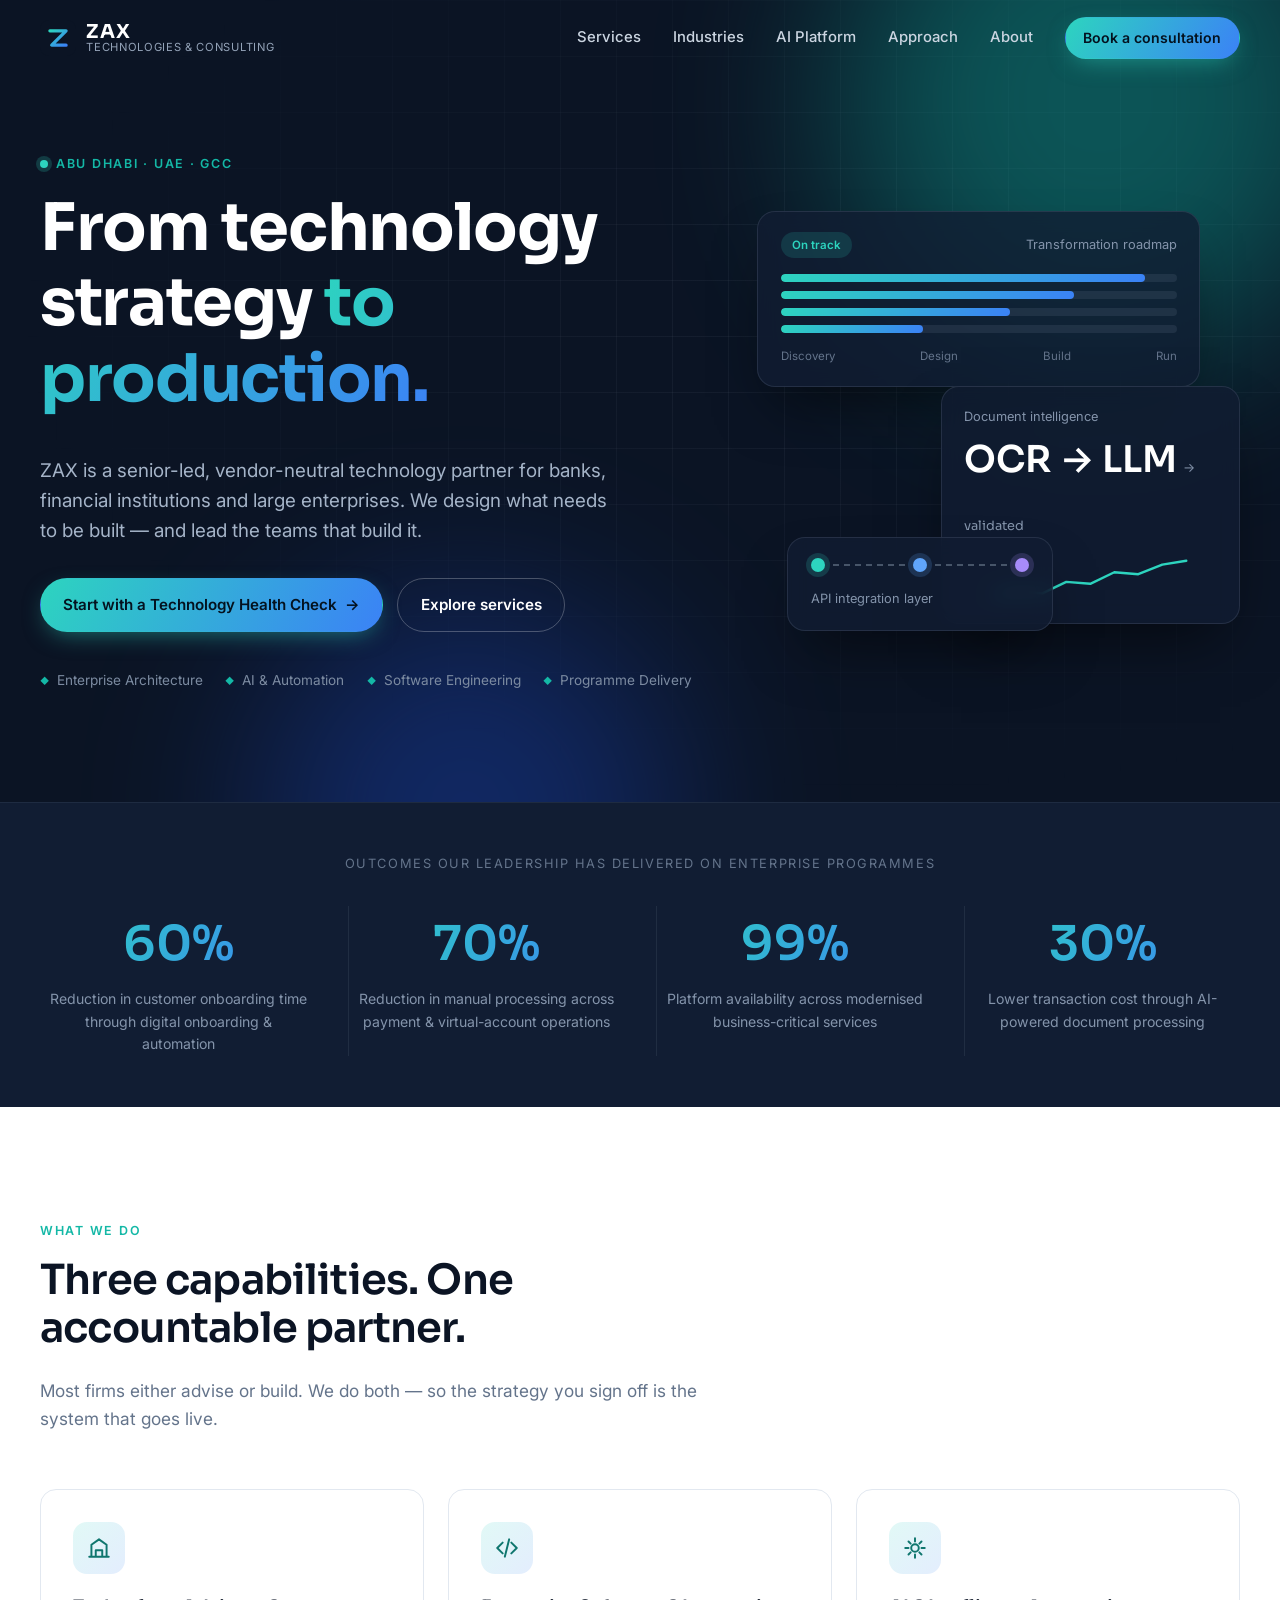
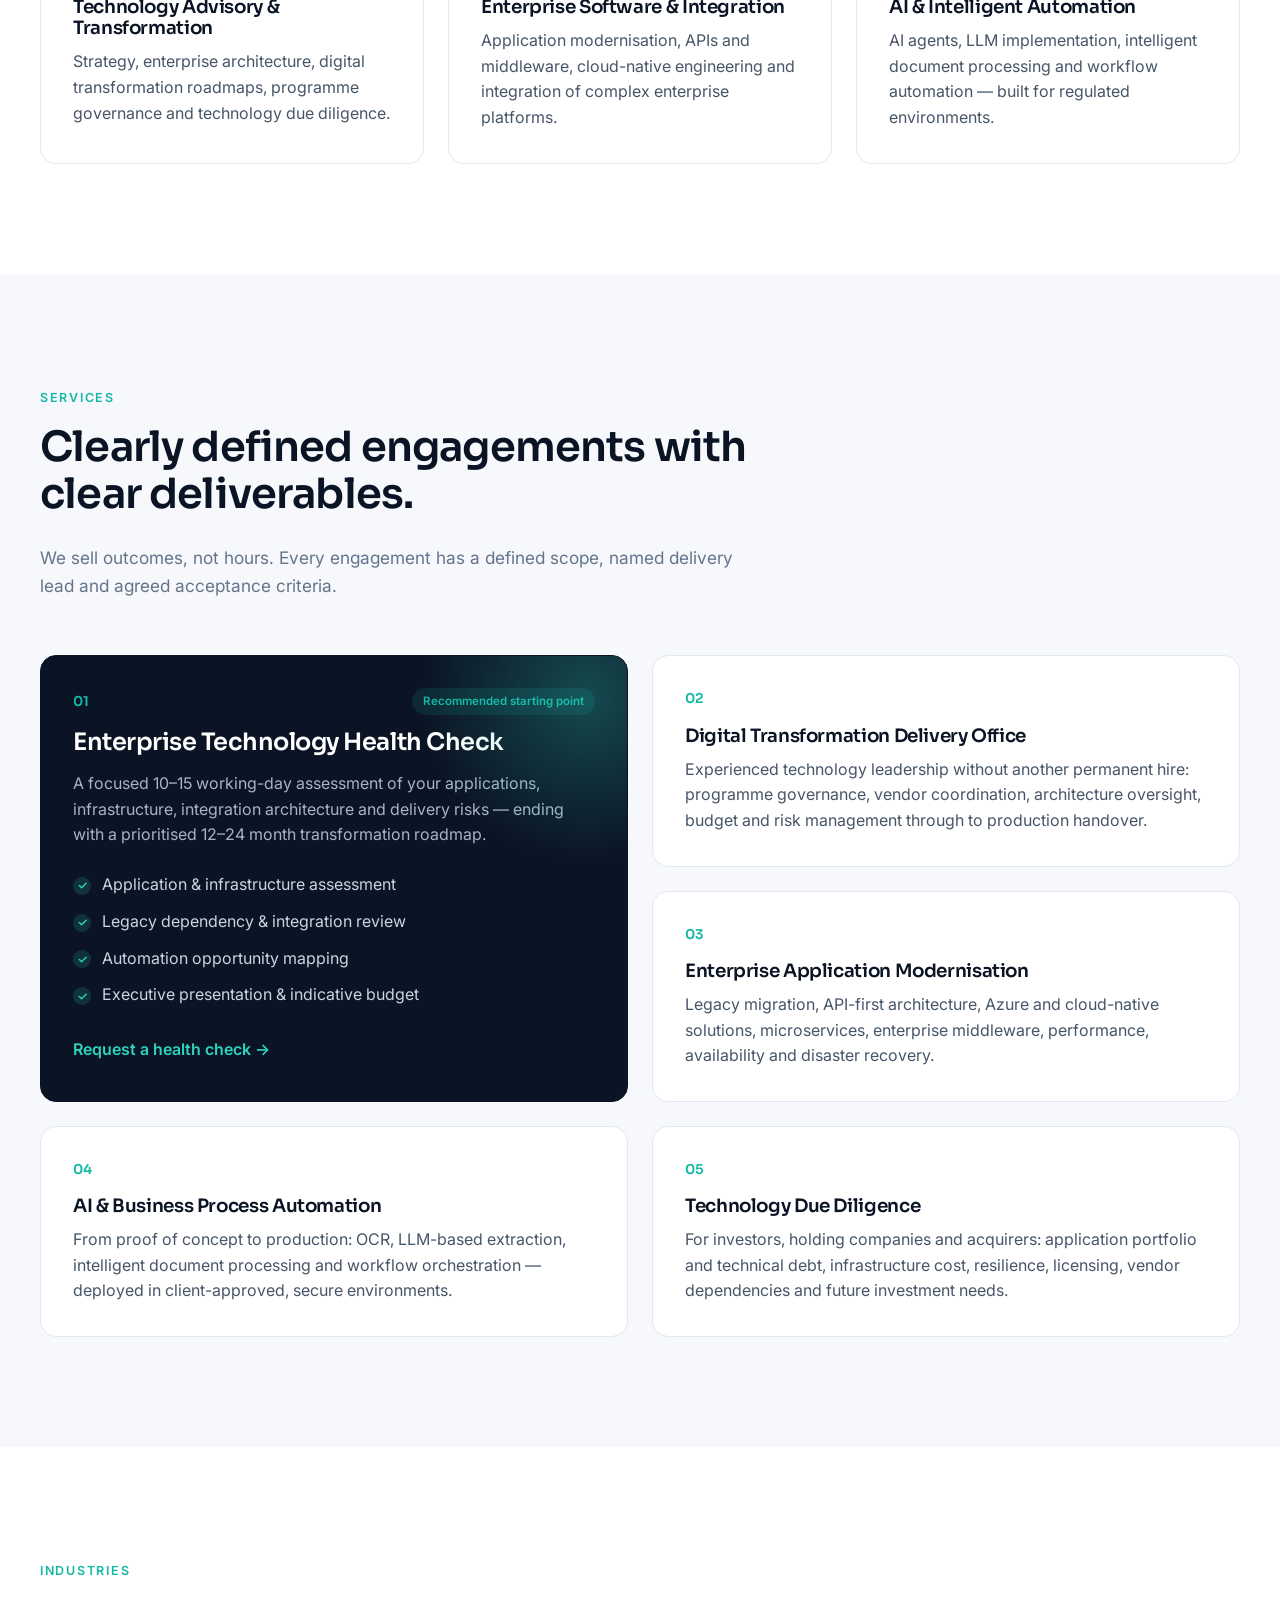
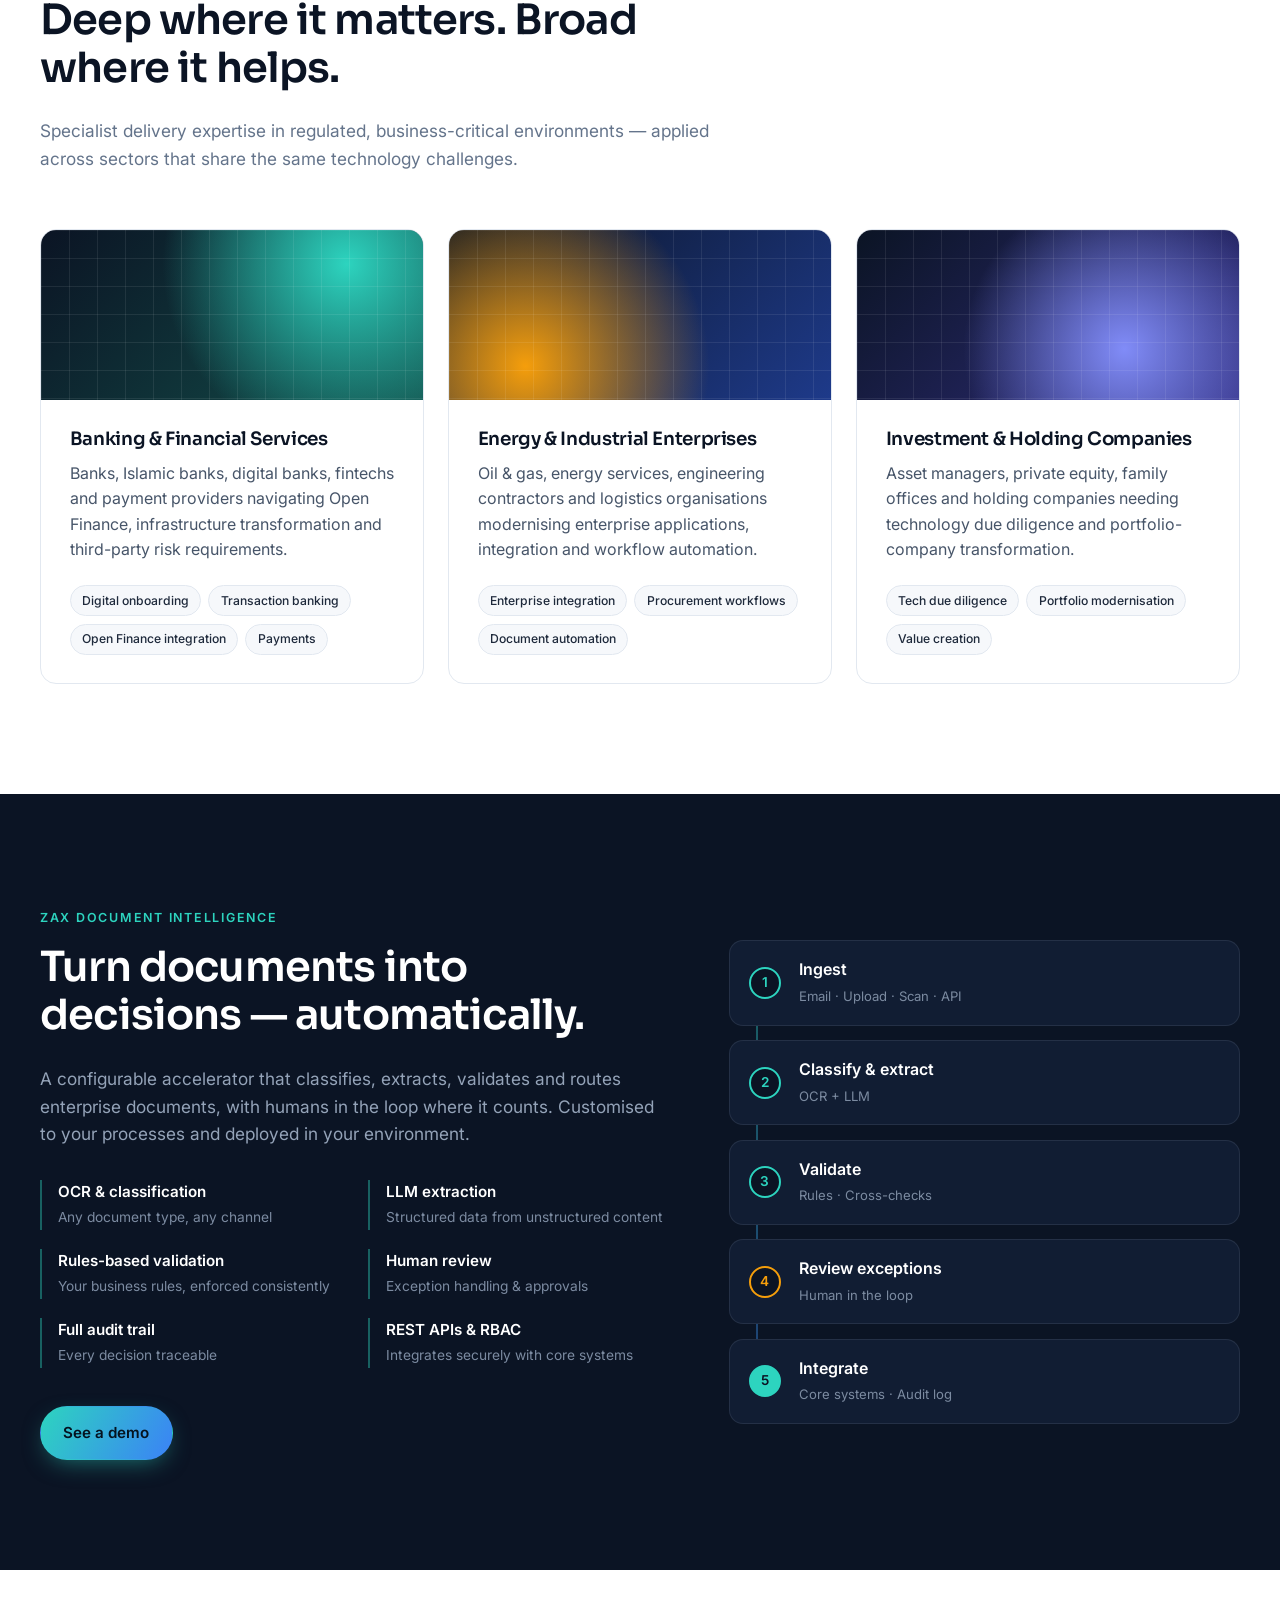
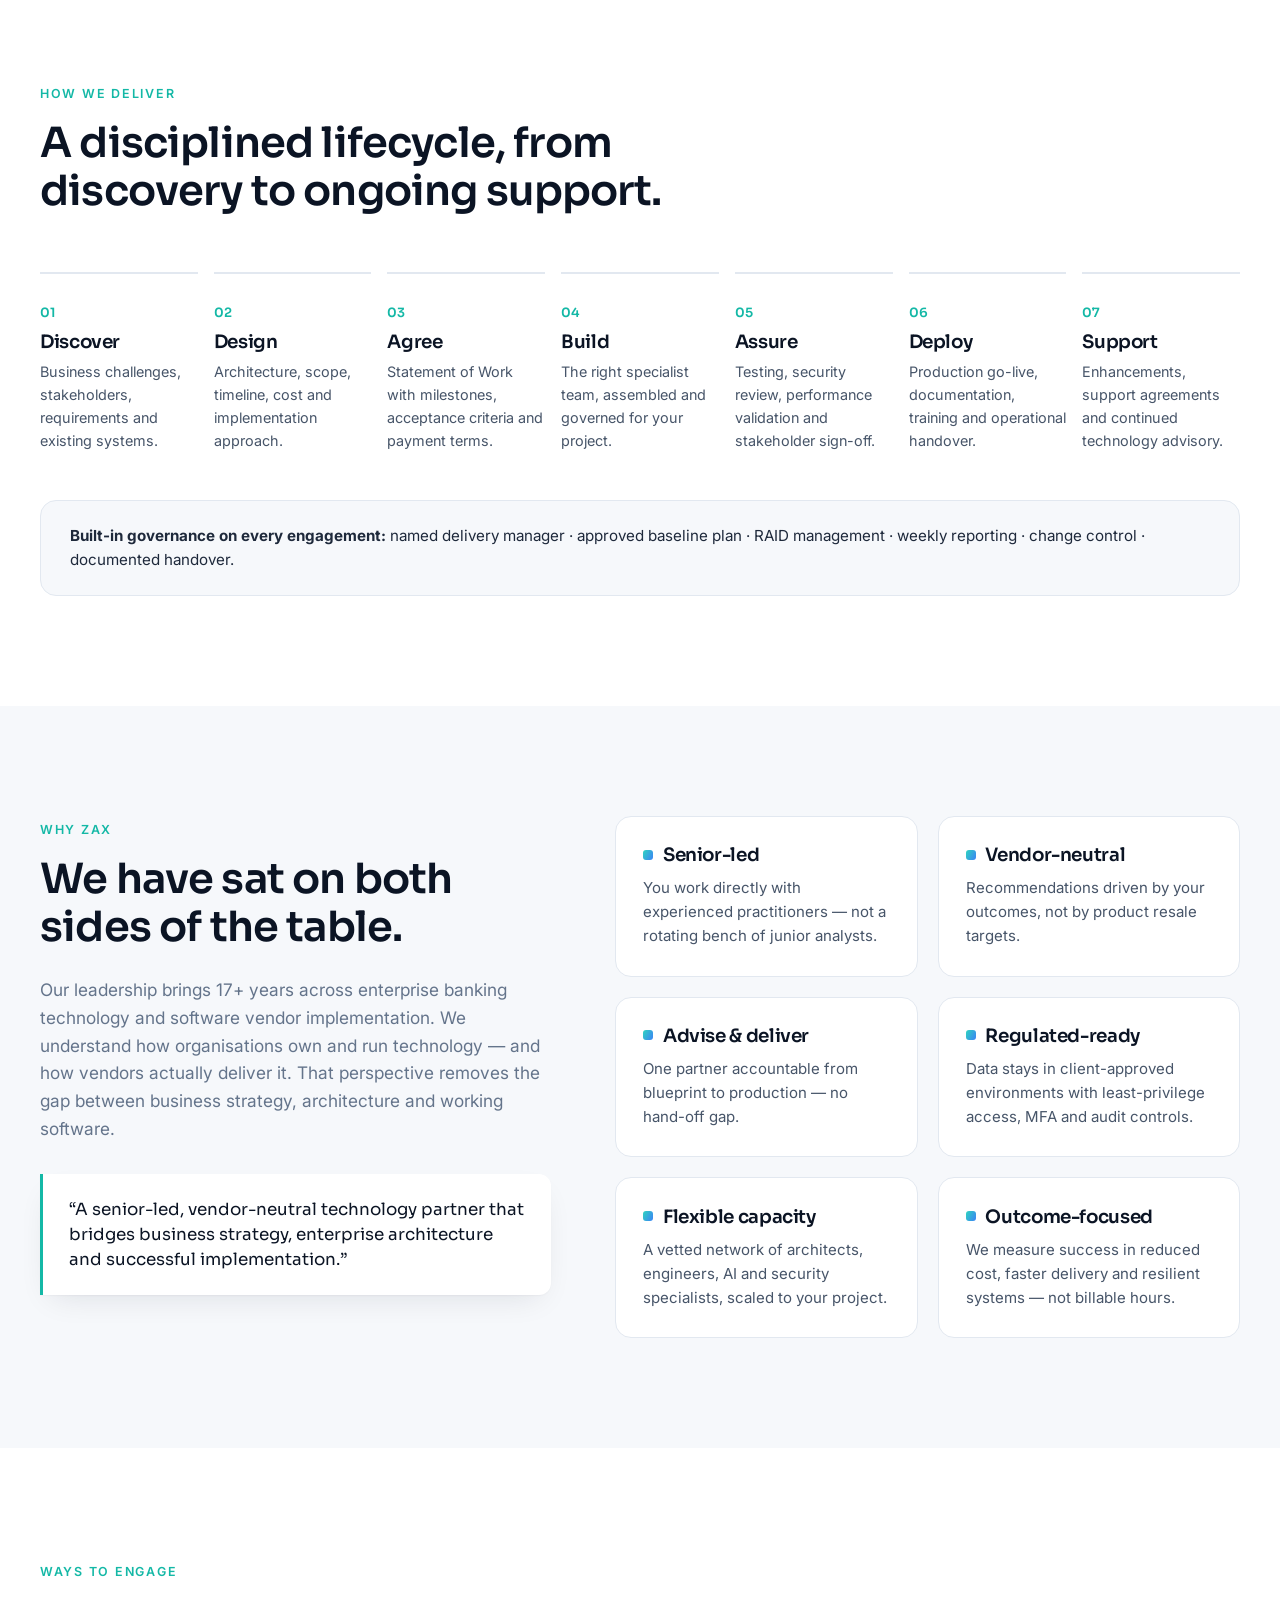
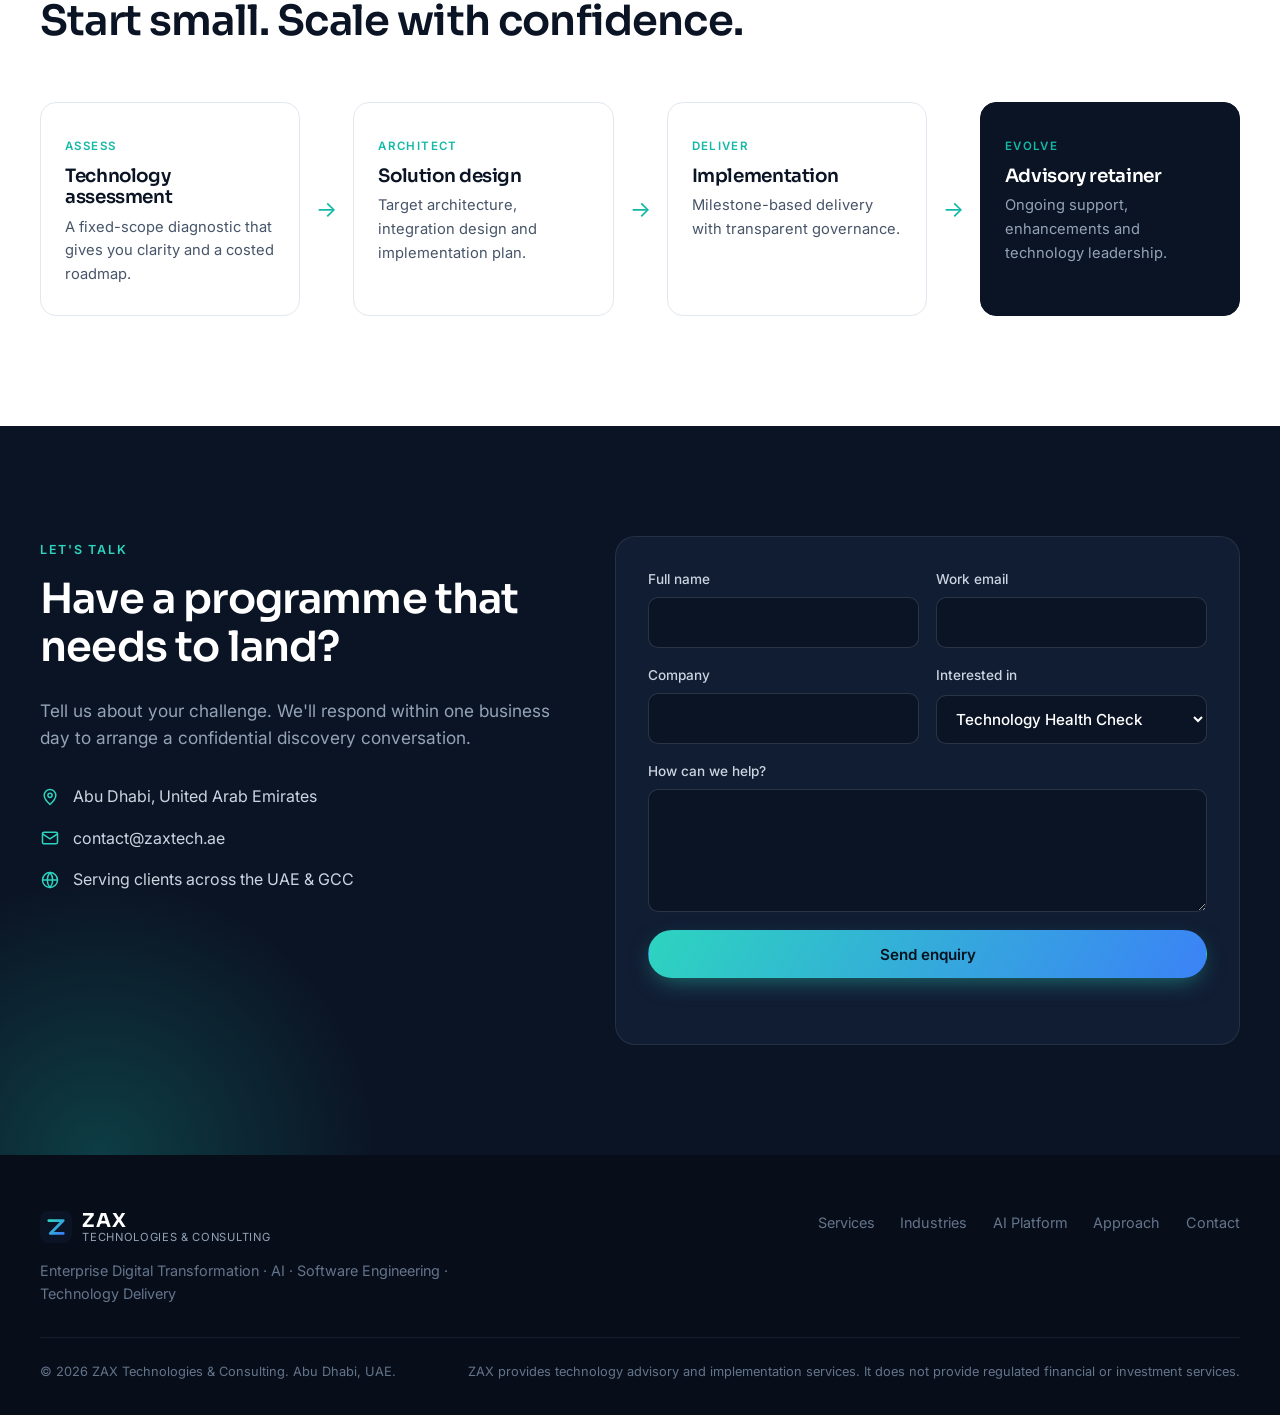
==== index.html @ c1744794 "Launch ZAX Technologies & Consulting website Co-Authored-By: Claude Opus 5.5 <noreply@anthropic.com>" ====
<!doctype html>
<html lang="en" class="no-js">
<head>
  <meta charset="utf-8">
  <meta name="viewport" content="width=device-width, initial-scale=1">
  <title>ZAX Technologies &amp; Consulting | Enterprise Technology Advisory, Abu Dhabi</title>
  <meta name="description" content="ZAX Technologies & Consulting is an Abu Dhabi–based, senior-led technology advisory and delivery firm helping banks, financial institutions and enterprises modernise critical systems, automate with AI and deliver complex transformation programmes.">
  <meta name="theme-color" content="#0b1424">
  <meta property="og:title" content="ZAX Technologies & Consulting">
  <meta property="og:description" content="Senior-led enterprise technology advisory, software engineering and AI automation — from strategy to production. Abu Dhabi · UAE · GCC.">
  <meta property="og:type" content="website">
  <link rel="icon" href="assets/favicon.svg" type="image/svg+xml">
  <link rel="preconnect" href="https://fonts.googleapis.com">
  <link rel="preconnect" href="https://fonts.gstatic.com" crossorigin>
  <link href="https://fonts.googleapis.com/css2?family=Inter:wght@400;500;600&family=Sora:wght@500;600;700&display=swap" rel="stylesheet">
  <link rel="stylesheet" href="styles.css">
  <script type="application/ld+json">
  {"@context":"https://schema.org","@type":"ProfessionalService","name":"ZAX Technologies & Consulting","description":"Enterprise technology advisory, software engineering, AI automation and programme delivery.","areaServed":["United Arab Emirates","GCC"],"address":{"@type":"PostalAddress","addressLocality":"Abu Dhabi","addressCountry":"AE"}}
  </script>
</head>
<body>
  <a class="skip" href="#main">Skip to content</a>

  <header class="nav" id="top">
    <div class="wrap nav__inner">
      <a href="#top" class="logo" aria-label="ZAX Technologies & Consulting — home">
        <img src="assets/logo.svg" alt="" width="36" height="36">
        <span class="logo__text"><strong>ZAX</strong><span>Technologies &amp; Consulting</span></span>
      </a>
      <button class="nav__toggle" aria-expanded="false" aria-controls="menu" aria-label="Toggle menu"><span></span><span></span></button>
      <nav id="menu" class="nav__menu" aria-label="Primary">
        <a href="#services">Services</a>
        <a href="#industries">Industries</a>
        <a href="#platform">AI Platform</a>
        <a href="#approach">Approach</a>
        <a href="#about">About</a>
        <a href="#contact" class="btn btn--sm btn--primary">Book a consultation</a>
      </nav>
    </div>
  </header>

  <main id="main">
    <!-- HERO -->
    <section class="hero">
      <div class="hero__bg" aria-hidden="true">
        <div class="hero__grid"></div>
        <div class="hero__glow hero__glow--a"></div>
        <div class="hero__glow hero__glow--b"></div>
      </div>
      <div class="wrap hero__inner">
        <div class="hero__copy">
          <p class="eyebrow"><span class="dot"></span> Abu Dhabi · UAE · GCC</p>
          <h1>From technology strategy <span class="grad">to production.</span></h1>
          <p class="lead">ZAX is a senior-led, vendor-neutral technology partner for banks, financial institutions and large enterprises. We design what needs to be built — and lead the teams that build it.</p>
          <div class="hero__cta">
            <a href="#contact" class="btn btn--primary">Start with a Technology Health Check <span aria-hidden="true">→</span></a>
            <a href="#services" class="btn btn--ghost">Explore services</a>
          </div>
          <ul class="hero__tags" aria-label="Capabilities">
            <li>Enterprise Architecture</li><li>AI &amp; Automation</li><li>Software Engineering</li><li>Programme Delivery</li>
          </ul>
        </div>
        <div class="hero__visual" aria-hidden="true">
          <div class="card-stack">
            <div class="fcard fcard--a">
              <div class="fcard__head"><span class="pill pill--ok">On track</span><span class="muted">Transformation roadmap</span></div>
              <div class="bars"><i style="--w:92%"></i><i style="--w:74%"></i><i style="--w:58%"></i><i style="--w:36%"></i></div>
              <div class="fcard__foot"><span>Discovery</span><span>Design</span><span>Build</span><span>Run</span></div>
            </div>
            <div class="fcard fcard--b">
              <p class="muted">Document intelligence</p>
              <p class="big">OCR → LLM<small>→ validated</small></p>
              <svg viewBox="0 0 200 50" class="spark"><polyline points="0,42 25,38 50,40 75,28 100,30 125,18 150,20 175,10 200,6" /></svg>
            </div>
            <div class="fcard fcard--c">
              <div class="node"></div><div class="line"></div><div class="node node--b"></div><div class="line"></div><div class="node node--c"></div>
              <p class="muted">API integration layer</p>
            </div>
          </div>
        </div>
      </div>
    </section>

    <!-- PROOF -->
    <section class="proof" aria-label="Delivery track record">
      <div class="wrap">
        <p class="proof__label">Outcomes our leadership has delivered on enterprise programmes</p>
        <div class="proof__grid">
          <div class="stat"><p class="stat__num" data-count="60">0<span>%</span></p><p>Reduction in customer onboarding time through digital onboarding &amp; automation</p></div>
          <div class="stat"><p class="stat__num" data-count="70">0<span>%</span></p><p>Reduction in manual processing across payment &amp; virtual-account operations</p></div>
          <div class="stat"><p class="stat__num" data-count="99">0<span>%</span></p><p>Platform availability across modernised business-critical services</p></div>
          <div class="stat"><p class="stat__num" data-count="30">0<span>%</span></p><p>Lower transaction cost through AI-powered document processing</p></div>
        </div>
      </div>
    </section>

    <!-- DIVISIONS -->
    <section class="section" id="what-we-do">
      <div class="wrap">
        <div class="section__head reveal">
          <p class="eyebrow">What we do</p>
          <h2>Three capabilities. One accountable partner.</h2>
          <p class="sub">Most firms either advise or build. We do both — so the strategy you sign off is the system that goes live.</p>
        </div>
        <div class="divisions">
          <article class="division reveal">
            <span class="division__ico"><svg viewBox="0 0 24 24"><path d="M3 20h18M5 20V9l7-5 7 5v11M9 20v-6h6v6"/></svg></span>
            <h3>Technology Advisory &amp; Transformation</h3>
            <p>Strategy, enterprise architecture, digital transformation roadmaps, programme governance and technology due diligence.</p>
          </article>
          <article class="division reveal">
            <span class="division__ico"><svg viewBox="0 0 24 24"><path d="M8 7l-5 5 5 5M16 7l5 5-5 5M14 4l-4 16"/></svg></span>
            <h3>Enterprise Software &amp; Integration</h3>
            <p>Application modernisation, APIs and middleware, cloud-native engineering and integration of complex enterprise platforms.</p>
          </article>
          <article class="division reveal">
            <span class="division__ico"><svg viewBox="0 0 24 24"><path d="M12 3v3M12 18v3M3 12h3M18 12h3M6 6l2 2M16 16l2 2M6 18l2-2M16 8l2-2"/><circle cx="12" cy="12" r="3.5"/></svg></span>
            <h3>AI &amp; Intelligent Automation</h3>
            <p>AI agents, LLM implementation, intelligent document processing and workflow automation — built for regulated environments.</p>
          </article>
        </div>
      </div>
    </section>

    <!-- SERVICES -->
    <section class="section section--alt" id="services">
      <div class="wrap">
        <div class="section__head reveal">
          <p class="eyebrow">Services</p>
          <h2>Clearly defined engagements with clear deliverables.</h2>
          <p class="sub">We sell outcomes, not hours. Every engagement has a defined scope, named delivery lead and agreed acceptance criteria.</p>
        </div>

        <div class="services">
          <article class="svc svc--feature reveal">
            <div class="svc__top"><span class="svc__num">01</span><span class="pill">Recommended starting point</span></div>
            <h3>Enterprise Technology Health Check</h3>
            <p>A focused 10–15 working-day assessment of your applications, infrastructure, integration architecture and delivery risks — ending with a prioritised 12–24 month transformation roadmap.</p>
            <ul class="ticks">
              <li>Application &amp; infrastructure assessment</li>
              <li>Legacy dependency &amp; integration review</li>
              <li>Automation opportunity mapping</li>
              <li>Executive presentation &amp; indicative budget</li>
            </ul>
            <a href="#contact" class="link">Request a health check →</a>
          </article>

          <article class="svc reveal">
            <span class="svc__num">02</span>
            <h3>Digital Transformation Delivery Office</h3>
            <p>Experienced technology leadership without another permanent hire: programme governance, vendor coordination, architecture oversight, budget and risk management through to production handover.</p>
          </article>

          <article class="svc reveal">
            <span class="svc__num">03</span>
            <h3>Enterprise Application Modernisation</h3>
            <p>Legacy migration, API-first architecture, Azure and cloud-native solutions, microservices, enterprise middleware, performance, availability and disaster recovery.</p>
          </article>

          <article class="svc reveal">
            <span class="svc__num">04</span>
            <h3>AI &amp; Business Process Automation</h3>
            <p>From proof of concept to production: OCR, LLM-based extraction, intelligent document processing and workflow orchestration — deployed in client-approved, secure environments.</p>
          </article>

          <article class="svc reveal">
            <span class="svc__num">05</span>
            <h3>Technology Due Diligence</h3>
            <p>For investors, holding companies and acquirers: application portfolio and technical debt, infrastructure cost, resilience, licensing, vendor dependencies and future investment needs.</p>
          </article>
        </div>
      </div>
    </section>

    <!-- INDUSTRIES -->
    <section class="section" id="industries">
      <div class="wrap">
        <div class="section__head reveal">
          <p class="eyebrow">Industries</p>
          <h2>Deep where it matters. Broad where it helps.</h2>
          <p class="sub">Specialist delivery expertise in regulated, business-critical environments — applied across sectors that share the same technology challenges.</p>
        </div>
        <div class="industries">
          <article class="ind reveal">
            <div class="ind__img ind__img--bank" aria-hidden="true"></div>
            <div class="ind__body">
              <h3>Banking &amp; Financial Services</h3>
              <p>Banks, Islamic banks, digital banks, fintechs and payment providers navigating Open Finance, infrastructure transformation and third-party risk requirements.</p>
              <ul class="chips"><li>Digital onboarding</li><li>Transaction banking</li><li>Open Finance integration</li><li>Payments</li></ul>
            </div>
          </article>
          <article class="ind reveal">
            <div class="ind__img ind__img--energy" aria-hidden="true"></div>
            <div class="ind__body">
              <h3>Energy &amp; Industrial Enterprises</h3>
              <p>Oil &amp; gas, energy services, engineering contractors and logistics organisations modernising enterprise applications, integration and workflow automation.</p>
              <ul class="chips"><li>Enterprise integration</li><li>Procurement workflows</li><li>Document automation</li></ul>
            </div>
          </article>
          <article class="ind reveal">
            <div class="ind__img ind__img--invest" aria-hidden="true"></div>
            <div class="ind__body">
              <h3>Investment &amp; Holding Companies</h3>
              <p>Asset managers, private equity, family offices and holding companies needing technology due diligence and portfolio-company transformation.</p>
              <ul class="chips"><li>Tech due diligence</li><li>Portfolio modernisation</li><li>Value creation</li></ul>
            </div>
          </article>
        </div>
      </div>
    </section>

    <!-- PLATFORM -->
    <section class="section section--dark" id="platform">
      <div class="wrap platform">
        <div class="platform__copy reveal">
          <p class="eyebrow eyebrow--light">ZAX Document Intelligence</p>
          <h2>Turn documents into decisions — automatically.</h2>
          <p class="sub sub--light">A configurable accelerator that classifies, extracts, validates and routes enterprise documents, with humans in the loop where it counts. Customised to your processes and deployed in your environment.</p>
          <ul class="features">
            <li><strong>OCR &amp; classification</strong><span>Any document type, any channel</span></li>
            <li><strong>LLM extraction</strong><span>Structured data from unstructured content</span></li>
            <li><strong>Rules-based validation</strong><span>Your business rules, enforced consistently</span></li>
            <li><strong>Human review</strong><span>Exception handling &amp; approvals</span></li>
            <li><strong>Full audit trail</strong><span>Every decision traceable</span></li>
            <li><strong>REST APIs &amp; RBAC</strong><span>Integrates securely with core systems</span></li>
          </ul>
          <a href="#contact" class="btn btn--primary">See a demo</a>
        </div>
        <div class="pipeline reveal" aria-hidden="true">
          <div class="pipe"><span class="pipe__n">1</span><div><b>Ingest</b><small>Email · Upload · Scan · API</small></div></div>
          <div class="pipe"><span class="pipe__n">2</span><div><b>Classify &amp; extract</b><small>OCR + LLM</small></div></div>
          <div class="pipe"><span class="pipe__n">3</span><div><b>Validate</b><small>Rules · Cross-checks</small></div></div>
          <div class="pipe pipe--warn"><span class="pipe__n">4</span><div><b>Review exceptions</b><small>Human in the loop</small></div></div>
          <div class="pipe pipe--ok"><span class="pipe__n">5</span><div><b>Integrate</b><small>Core systems · Audit log</small></div></div>
        </div>
      </div>
    </section>

    <!-- APPROACH -->
    <section class="section" id="approach">
      <div class="wrap">
        <div class="section__head reveal">
          <p class="eyebrow">How we deliver</p>
          <h2>A disciplined lifecycle, from discovery to ongoing support.</h2>
        </div>
        <ol class="steps">
          <li class="reveal"><span>01</span><h3>Discover</h3><p>Business challenges, stakeholders, requirements and existing systems.</p></li>
          <li class="reveal"><span>02</span><h3>Design</h3><p>Architecture, scope, timeline, cost and implementation approach.</p></li>
          <li class="reveal"><span>03</span><h3>Agree</h3><p>Statement of Work with milestones, acceptance criteria and payment terms.</p></li>
          <li class="reveal"><span>04</span><h3>Build</h3><p>The right specialist team, assembled and governed for your project.</p></li>
          <li class="reveal"><span>05</span><h3>Assure</h3><p>Testing, security review, performance validation and stakeholder sign-off.</p></li>
          <li class="reveal"><span>06</span><h3>Deploy</h3><p>Production go-live, documentation, training and operational handover.</p></li>
          <li class="reveal"><span>07</span><h3>Support</h3><p>Enhancements, support agreements and continued technology advisory.</p></li>
        </ol>
        <div class="governance reveal">
          <p><strong>Built-in governance on every engagement:</strong> named delivery manager · approved baseline plan · RAID management · weekly reporting · change control · documented handover.</p>
        </div>
      </div>
    </section>

    <!-- WHY -->
    <section class="section section--alt" id="about">
      <div class="wrap why">
        <div class="why__copy reveal">
          <p class="eyebrow">Why ZAX</p>
          <h2>We have sat on both sides of the table.</h2>
          <p class="sub">Our leadership brings 17+ years across enterprise banking technology and software vendor implementation. We understand how organisations own and run technology — and how vendors actually deliver it. That perspective removes the gap between business strategy, architecture and working software.</p>
          <blockquote>“A senior-led, vendor-neutral technology partner that bridges business strategy, enterprise architecture and successful implementation.”</blockquote>
        </div>
        <div class="why__grid">
          <div class="why__item reveal"><h3>Senior-led</h3><p>You work directly with experienced practitioners — not a rotating bench of junior analysts.</p></div>
          <div class="why__item reveal"><h3>Vendor-neutral</h3><p>Recommendations driven by your outcomes, not by product resale targets.</p></div>
          <div class="why__item reveal"><h3>Advise &amp; deliver</h3><p>One partner accountable from blueprint to production — no hand-off gap.</p></div>
          <div class="why__item reveal"><h3>Regulated-ready</h3><p>Data stays in client-approved environments with least-privilege access, MFA and audit controls.</p></div>
          <div class="why__item reveal"><h3>Flexible capacity</h3><p>A vetted network of architects, engineers, AI and security specialists, scaled to your project.</p></div>
          <div class="why__item reveal"><h3>Outcome-focused</h3><p>We measure success in reduced cost, faster delivery and resilient systems — not billable hours.</p></div>
        </div>
      </div>
    </section>

    <!-- ENGAGEMENT -->
    <section class="section">
      <div class="wrap">
        <div class="section__head reveal">
          <p class="eyebrow">Ways to engage</p>
          <h2>Start small. Scale with confidence.</h2>
        </div>
        <div class="journey">
          <div class="journey__step reveal"><span class="journey__k">Assess</span><h3>Technology assessment</h3><p>A fixed-scope diagnostic that gives you clarity and a costed roadmap.</p></div>
          <div class="journey__arrow" aria-hidden="true">→</div>
          <div class="journey__step reveal"><span class="journey__k">Architect</span><h3>Solution design</h3><p>Target architecture, integration design and implementation plan.</p></div>
          <div class="journey__arrow" aria-hidden="true">→</div>
          <div class="journey__step reveal"><span class="journey__k">Deliver</span><h3>Implementation</h3><p>Milestone-based delivery with transparent governance.</p></div>
          <div class="journey__arrow" aria-hidden="true">→</div>
          <div class="journey__step reveal"><span class="journey__k">Evolve</span><h3>Advisory retainer</h3><p>Ongoing support, enhancements and technology leadership.</p></div>
        </div>
      </div>
    </section>

    <!-- CONTACT -->
    <section class="section section--dark contact" id="contact">
      <div class="wrap contact__inner">
        <div class="contact__copy reveal">
          <p class="eyebrow eyebrow--light">Let's talk</p>
          <h2>Have a programme that needs to land?</h2>
          <p class="sub sub--light">Tell us about your challenge. We'll respond within one business day to arrange a confidential discovery conversation.</p>
          <ul class="contact__list">
            <li><svg viewBox="0 0 24 24"><path d="M12 21s-7-6.2-7-11a7 7 0 1114 0c0 4.8-7 11-7 11z"/><circle cx="12" cy="10" r="2.5"/></svg>Abu Dhabi, United Arab Emirates</li>
            <li><svg viewBox="0 0 24 24"><rect x="3" y="5" width="18" height="14" rx="2"/><path d="M3 7l9 6 9-6"/></svg><a class="js-email" href="#">contact@zaxtech.ae</a></li>
            <li><svg viewBox="0 0 24 24"><circle cx="12" cy="12" r="9"/><path d="M3 12h18M12 3a14 14 0 010 18M12 3a14 14 0 000 18"/></svg>Serving clients across the UAE &amp; GCC</li>
          </ul>
        </div>
        <form class="form reveal" id="contact-form" novalidate>
          <div class="form__row">
            <label>Full name<input name="name" required autocomplete="name"></label>
            <label>Work email<input name="email" type="email" required autocomplete="email"></label>
          </div>
          <div class="form__row">
            <label>Company<input name="company" autocomplete="organization"></label>
            <label>Interested in
              <select name="interest">
                <option>Technology Health Check</option>
                <option>Transformation Delivery Office</option>
                <option>Application Modernisation</option>
                <option>AI &amp; Process Automation</option>
                <option>Technology Due Diligence</option>
                <option>Something else</option>
              </select>
            </label>
          </div>
          <label>How can we help?<textarea name="message" rows="4" required></textarea></label>
          <button class="btn btn--primary btn--full" type="submit">Send enquiry</button>
          <p class="form__note" role="status" aria-live="polite"></p>
        </form>
      </div>
    </section>
  </main>

  <footer class="footer">
    <div class="wrap footer__inner">
      <div>
        <a href="#top" class="logo logo--light"><img src="assets/logo.svg" alt="" width="32" height="32"><span class="logo__text"><strong>ZAX</strong><span>Technologies &amp; Consulting</span></span></a>
        <p class="footer__tag">Enterprise Digital Transformation · AI · Software Engineering · Technology Delivery</p>
      </div>
      <nav class="footer__links" aria-label="Footer">
        <a href="#services">Services</a><a href="#industries">Industries</a><a href="#platform">AI Platform</a><a href="#approach">Approach</a><a href="#contact">Contact</a>
      </nav>
    </div>
    <div class="wrap footer__legal">
      <p>© <span id="year"></span> ZAX Technologies &amp; Consulting. Abu Dhabi, UAE.</p>
      <p>ZAX provides technology advisory and implementation services. It does not provide regulated financial or investment services.</p>
    </div>
  </footer>

  <script src="script.js" defer></script>
</body>
</html>
---- styles.css ----
:root {
  --ink: #0b1424;
  --ink-2: #1e293b;
  --body: #475569;
  --muted: #64748b;
  --line: #e2e8f0;
  --bg: #ffffff;
  --bg-alt: #f6f8fb;
  --dark: #0b1424;
  --dark-2: #111d33;
  --teal: #14b8a6;
  --teal-2: #2dd4bf;
  --blue: #3b82f6;
  --grad: linear-gradient(120deg, var(--teal-2), var(--blue));
  --radius: 16px;
  --shadow: 0 1px 2px rgba(15, 23, 42, .04), 0 12px 32px -12px rgba(15, 23, 42, .12);
  --font: "Inter", system-ui, -apple-system, Segoe UI, Roboto, sans-serif;
  --display: "Sora", var(--font);
}

*, *::before, *::after { box-sizing: border-box; }
html { scroll-behavior: smooth; scroll-padding-top: 80px; }
body { margin: 0; font-family: var(--font); color: var(--body); background: var(--bg); line-height: 1.6; -webkit-font-smoothing: antialiased; overflow-x: hidden; }
img, svg { display: block; max-width: 100%; }
a { color: inherit; text-decoration: none; }
h1, h2, h3 { font-family: var(--display); color: var(--ink); line-height: 1.15; margin: 0 0 .6em; letter-spacing: -.02em; }
h1 { font-size: clamp(2.4rem, 5.4vw, 4.1rem); font-weight: 700; }
h2 { font-size: clamp(1.8rem, 3.4vw, 2.6rem); font-weight: 600; }
h3 { font-size: 1.15rem; font-weight: 600; }
p { margin: 0 0 1em; }

.wrap { width: min(1200px, 100% - 2.5rem); margin-inline: auto; }
.skip { position: absolute; left: -9999px; }
.skip:focus { left: 1rem; top: 1rem; z-index: 100; background: #fff; padding: .5rem 1rem; border-radius: 8px; }
:focus-visible { outline: 2px solid var(--teal); outline-offset: 3px; border-radius: 4px; }

/* Buttons */
.btn { display: inline-flex; align-items: center; justify-content: center; gap: .5rem; padding: .85rem 1.4rem; border-radius: 999px; font-weight: 600; font-size: .95rem; border: 1px solid transparent; cursor: pointer; transition: transform .2s, box-shadow .2s, background .2s; font-family: inherit; }
.btn--primary { background: var(--grad); color: #04121f; box-shadow: 0 8px 24px -8px rgba(45, 212, 191, .55); }
.btn--primary:hover { transform: translateY(-2px); box-shadow: 0 14px 30px -10px rgba(59, 130, 246, .6); }
.btn--ghost { border-color: rgba(255,255,255,.25); color: #fff; }
.btn--ghost:hover { background: rgba(255,255,255,.08); }
.btn--sm { padding: .55rem 1.1rem; font-size: .88rem; }
.btn--full { width: 100%; }
.link { color: var(--teal); font-weight: 600; }
.link:hover { text-decoration: underline; }

/* Nav */
.nav { position: fixed; inset: 0 0 auto; z-index: 50; transition: background .3s, box-shadow .3s; }
.nav.is-scrolled { background: rgba(11, 20, 36, .88); backdrop-filter: blur(14px); box-shadow: 0 1px 0 rgba(255,255,255,.06); }
.nav__inner { display: flex; align-items: center; justify-content: space-between; height: 76px; }
.logo { display: flex; align-items: center; gap: .65rem; color: #fff; }
.logo__text { display: flex; flex-direction: column; line-height: 1.05; }
.logo__text strong { font-family: var(--display); font-size: 1.2rem; letter-spacing: .08em; }
.logo__text span { font-size: .7rem; letter-spacing: .06em; color: #94a3b8; text-transform: uppercase; }
.nav__menu { display: flex; align-items: center; gap: 2rem; }
.nav__menu a:not(.btn) { color: #cbd5e1; font-size: .93rem; font-weight: 500; transition: color .2s; }
.nav__menu a:not(.btn):hover { color: #fff; }
.nav__toggle { display: none; background: none; border: 0; width: 40px; height: 40px; cursor: pointer; position: relative; }
.nav__toggle span { position: absolute; left: 9px; right: 9px; height: 2px; background: #fff; transition: transform .25s, top .25s; }
.nav__toggle span:first-child { top: 15px; }
.nav__toggle span:last-child { top: 23px; }
.nav__toggle[aria-expanded="true"] span:first-child { top: 19px; transform: rotate(45deg); }
.nav__toggle[aria-expanded="true"] span:last-child { top: 19px; transform: rotate(-45deg); }

/* Eyebrow */
.eyebrow { display: inline-flex; align-items: center; gap: .5rem; font-size: .78rem; font-weight: 600; letter-spacing: .14em; text-transform: uppercase; color: var(--teal); margin-bottom: 1rem; }
.eyebrow--light { color: var(--teal-2); }
.dot { width: 8px; height: 8px; border-radius: 50%; background: var(--teal-2); box-shadow: 0 0 0 4px rgba(45,212,191,.2); }
.grad { background: var(--grad); -webkit-background-clip: text; background-clip: text; color: transparent; }

/* Hero */
.hero { position: relative; background: var(--dark); color: #cbd5e1; padding: 150px 0 110px; overflow: hidden; }
.hero h1 { color: #fff; }
.hero__bg { position: absolute; inset: 0; pointer-events: none; }
.hero__grid { position: absolute; inset: 0; background-image: linear-gradient(rgba(148,163,184,.07) 1px, transparent 1px), linear-gradient(90deg, rgba(148,163,184,.07) 1px, transparent 1px); background-size: 56px 56px; mask-image: radial-gradient(ellipse at 70% 40%, #000 20%, transparent 70%); }
.hero__glow { position: absolute; border-radius: 50%; filter: blur(90px); opacity: .5; }
.hero__glow--a { width: 520px; height: 520px; background: #0d9488; top: -160px; right: -80px; }
.hero__glow--b { width: 420px; height: 420px; background: #1d4ed8; bottom: -220px; left: 20%; opacity: .35; }
.hero__inner { position: relative; display: grid; grid-template-columns: 1.15fr .85fr; gap: 4rem; align-items: center; }
.lead { font-size: 1.18rem; color: #a5b4c8; max-width: 36rem; margin-bottom: 2rem; }
.hero__cta { display: flex; flex-wrap: wrap; gap: .9rem; margin-bottom: 2.4rem; }
.hero__tags { list-style: none; padding: 0; margin: 0; display: flex; flex-wrap: wrap; gap: .5rem 1.4rem; font-size: .85rem; color: #7c8ba1; }
.hero__tags li::before { content: "◆"; color: var(--teal); font-size: .55rem; margin-right: .5rem; vertical-align: middle; }

.card-stack { position: relative; height: 420px; }
.fcard { position: absolute; background: rgba(17, 29, 51, .78); border: 1px solid rgba(148,163,184,.16); border-radius: 18px; padding: 1.25rem 1.4rem; backdrop-filter: blur(10px); box-shadow: 0 30px 60px -20px rgba(0,0,0,.6); animation: float 7s ease-in-out infinite; }
.fcard .muted { color: #8494ab; font-size: .8rem; margin: 0; }
.fcard--a { top: 0; left: 0; right: 40px; }
.fcard--b { top: 175px; right: 0; width: 62%; animation-delay: -2s; }
.fcard--c { bottom: 0; left: 30px; width: 55%; display: flex; flex-wrap: wrap; align-items: center; gap: .5rem; animation-delay: -4s; }
.fcard__head { display: flex; justify-content: space-between; align-items: center; margin-bottom: 1rem; }
.bars { display: grid; gap: .55rem; }
.bars i { display: block; height: 8px; border-radius: 6px; background: rgba(148,163,184,.12); position: relative; overflow: hidden; }
.bars i::after { content: ""; position: absolute; inset: 0; width: var(--w); background: var(--grad); border-radius: inherit; }
.fcard__foot { display: flex; justify-content: space-between; font-size: .72rem; color: #64748b; margin-top: .9rem; }
.big { font-family: var(--display); font-size: 2.3rem; color: #fff; font-weight: 600; margin: .2rem 0 0; }
.big small { font-size: .8rem; color: #8494ab; font-weight: 400; margin-left: .35rem; }
.spark { width: 100%; height: 48px; margin-top: .4rem; }
.spark polyline { fill: none; stroke: var(--teal-2); stroke-width: 2.5; stroke-linecap: round; stroke-linejoin: round; }
.node { width: 14px; height: 14px; border-radius: 50%; background: var(--teal-2); box-shadow: 0 0 0 5px rgba(45,212,191,.18); }
.node--b { background: #60a5fa; box-shadow: 0 0 0 5px rgba(96,165,250,.18); }
.node--c { background: #a78bfa; box-shadow: 0 0 0 5px rgba(167,139,250,.18); }
.line { flex: 1; height: 2px; background: repeating-linear-gradient(90deg, #475569 0 6px, transparent 6px 11px); }
.fcard--c .muted { width: 100%; margin-top: .6rem; }
@keyframes float { 0%, 100% { transform: translateY(0); } 50% { transform: translateY(-10px); } }

.pill { display: inline-block; padding: .25rem .7rem; border-radius: 999px; font-size: .72rem; font-weight: 600; background: rgba(20,184,166,.12); color: var(--teal); }
.pill--ok { background: rgba(45,212,191,.15); color: var(--teal-2); }

/* Proof */
.proof { background: var(--dark-2); border-top: 1px solid rgba(148,163,184,.1); padding: 3.2rem 0; }
.proof__label { text-align: center; font-size: .8rem; letter-spacing: .12em; text-transform: uppercase; color: #64748b; margin-bottom: 2rem; }
.proof__grid { display: grid; grid-template-columns: repeat(4, 1fr); gap: 2rem; }
.stat { text-align: center; padding: 0 .5rem; border-left: 1px solid rgba(148,163,184,.12); }
.stat:first-child { border-left: 0; }
.stat__num { font-family: var(--display); font-size: clamp(2.2rem, 4vw, 3rem); font-weight: 600; margin: 0 0 .3rem; background: var(--grad); -webkit-background-clip: text; background-clip: text; color: transparent; }
.stat p:last-child { font-size: .88rem; color: #8494ab; margin: 0; }

/* Sections */
.section { padding: 110px 0; }
.section--alt { background: var(--bg-alt); }
.section--dark { background: var(--dark); color: #a5b4c8; }
.section--dark h2 { color: #fff; }
.section__head { max-width: 720px; margin-bottom: 3.5rem; }
.sub { font-size: 1.08rem; color: var(--muted); }
.sub--light { color: #94a3b8; }

/* Divisions */
.divisions { display: grid; grid-template-columns: repeat(3, 1fr); gap: 1.5rem; }
.division { padding: 2rem; border: 1px solid var(--line); border-radius: var(--radius); background: #fff; transition: transform .3s, box-shadow .3s, border-color .3s; }
.division:hover { transform: translateY(-4px); box-shadow: var(--shadow); border-color: transparent; }
.division__ico { display: grid; place-items: center; width: 52px; height: 52px; border-radius: 14px; background: linear-gradient(135deg, rgba(45,212,191,.14), rgba(59,130,246,.14)); margin-bottom: 1.4rem; }
.division__ico svg { width: 26px; height: 26px; fill: none; stroke: #0f766e; stroke-width: 1.8; stroke-linecap: round; stroke-linejoin: round; }
.division p { margin: 0; }

/* Services */
.services { display: grid; grid-template-columns: repeat(2, 1fr); gap: 1.5rem; }
.svc { background: #fff; border: 1px solid var(--line); border-radius: var(--radius); padding: 2rem; transition: transform .3s, box-shadow .3s; }
.svc:hover { transform: translateY(-4px); box-shadow: var(--shadow); }
.svc p { margin: 0; }
.svc__num { display: block; font-family: var(--display); font-size: .85rem; font-weight: 600; color: var(--teal); margin-bottom: .9rem; }
.svc--feature { grid-row: span 2; background: var(--dark); border-color: var(--dark); color: #a5b4c8; position: relative; overflow: hidden; }
.svc--feature::before { content: ""; position: absolute; width: 360px; height: 360px; right: -140px; top: -140px; background: radial-gradient(circle, rgba(45,212,191,.28), transparent 65%); }
.svc--feature h3 { color: #fff; font-size: 1.5rem; }
.svc--feature p { margin-bottom: 1.5rem; }
.svc__top { display: flex; justify-content: space-between; align-items: center; margin-bottom: .9rem; }
.svc__top .svc__num { margin: 0; }
.ticks { list-style: none; padding: 0; margin: 0 0 1.8rem; display: grid; gap: .7rem; }
.ticks li { padding-left: 1.8rem; position: relative; color: #cbd5e1; }
.ticks li::before { content: ""; position: absolute; left: 0; top: .3em; width: 18px; height: 18px; border-radius: 50%; background: rgba(45,212,191,.16) url("data:image/svg+xml,%3Csvg xmlns='http://www.w3.org/2000/svg' viewBox='0 0 24 24' fill='none' stroke='%232dd4bf' stroke-width='3' stroke-linecap='round' stroke-linejoin='round'%3E%3Cpath d='M5 12l5 5L20 7'/%3E%3C/svg%3E") center/11px no-repeat; }
.svc--feature .link { color: var(--teal-2); position: relative; }

/* Industries */
.industries { display: grid; grid-template-columns: repeat(3, 1fr); gap: 1.5rem; }
.ind { border-radius: var(--radius); overflow: hidden; border: 1px solid var(--line); background: #fff; display: flex; flex-direction: column; transition: transform .3s, box-shadow .3s; }
.ind:hover { transform: translateY(-4px); box-shadow: var(--shadow); }
.ind__img { height: 170px; position: relative; overflow: hidden; }
.ind__img::after { content: ""; position: absolute; inset: 0; background-image: linear-gradient(rgba(255,255,255,.08) 1px, transparent 1px), linear-gradient(90deg, rgba(255,255,255,.08) 1px, transparent 1px); background-size: 28px 28px; }
.ind__img--bank { background: radial-gradient(circle at 80% 20%, #2dd4bf, transparent 55%), linear-gradient(135deg, #0b1424, #134e4a); }
.ind__img--energy { background: radial-gradient(circle at 20% 80%, #f59e0b, transparent 55%), linear-gradient(135deg, #0b1424, #1e3a8a); }
.ind__img--invest { background: radial-gradient(circle at 70% 70%, #818cf8, transparent 55%), linear-gradient(135deg, #0b1424, #312e81); }
.ind__body { padding: 1.8rem; flex: 1; display: flex; flex-direction: column; }
.ind__body p { flex: 1; }
.chips { list-style: none; padding: 0; margin: .4rem 0 0; display: flex; flex-wrap: wrap; gap: .45rem; }
.chips li { font-size: .76rem; font-weight: 500; padding: .3rem .7rem; border-radius: 999px; background: var(--bg-alt); color: var(--ink-2); border: 1px solid var(--line); }

/* Platform */
.platform { display: grid; grid-template-columns: 1.1fr .9fr; gap: 4rem; align-items: center; }
.features { list-style: none; padding: 0; margin: 2rem 0 2.4rem; display: grid; grid-template-columns: 1fr 1fr; gap: 1.2rem 2rem; }
.features li { border-left: 2px solid rgba(45,212,191,.4); padding-left: 1rem; }
.features strong { display: block; color: #fff; font-weight: 600; font-size: .95rem; }
.features span { font-size: .86rem; color: #7c8ba1; }
.pipeline { display: grid; gap: .9rem; position: relative; }
.pipeline::before { content: ""; position: absolute; left: 27px; top: 20px; bottom: 20px; width: 2px; background: linear-gradient(var(--teal-2), var(--blue)); opacity: .4; }
.pipe { position: relative; display: flex; align-items: center; gap: 1.1rem; background: var(--dark-2); border: 1px solid rgba(148,163,184,.14); border-radius: 14px; padding: 1rem 1.2rem; transition: border-color .3s, transform .3s; }
.pipe:hover { border-color: rgba(45,212,191,.5); transform: translateX(6px); }
.pipe__n { flex: none; display: grid; place-items: center; width: 32px; height: 32px; border-radius: 50%; background: var(--dark); border: 2px solid var(--teal-2); color: var(--teal-2); font-weight: 600; font-size: .85rem; position: relative; z-index: 1; }
.pipe b { display: block; color: #fff; font-weight: 600; }
.pipe small { color: #7c8ba1; font-size: .82rem; }
.pipe--warn .pipe__n { border-color: #f59e0b; color: #f59e0b; }
.pipe--ok .pipe__n { background: var(--teal-2); color: var(--dark); }

/* Steps */
.steps { list-style: none; padding: 0; margin: 0; display: grid; grid-template-columns: repeat(7, 1fr); gap: 1rem; counter-reset: s; }
.steps li { position: relative; padding-top: 1.6rem; border-top: 2px solid var(--line); transition: border-color .3s; }
.steps li:hover { border-color: var(--teal); }
.steps li span { font-family: var(--display); font-size: .8rem; color: var(--teal); font-weight: 600; }
.steps h3 { margin: .4rem 0 .5rem; }
.steps p { font-size: .9rem; margin: 0; }
.governance { margin-top: 3rem; padding: 1.4rem 1.8rem; border-radius: var(--radius); background: var(--bg-alt); border: 1px solid var(--line); }
.governance p { margin: 0; color: var(--ink-2); font-size: .95rem; }

/* Why */
.why { display: grid; grid-template-columns: .9fr 1.1fr; gap: 4rem; align-items: start; }
.why__copy { position: sticky; top: 110px; }
blockquote { margin: 2rem 0 0; padding: 1.4rem 1.6rem; border-left: 3px solid var(--teal); background: #fff; border-radius: 0 12px 12px 0; font-family: var(--display); color: var(--ink); font-size: 1.05rem; line-height: 1.5; box-shadow: var(--shadow); }
.why__grid { display: grid; grid-template-columns: 1fr 1fr; gap: 1.25rem; }
.why__item { background: #fff; border-radius: var(--radius); padding: 1.7rem; border: 1px solid var(--line); }
.why__item h3 { display: flex; align-items: center; gap: .6rem; }
.why__item h3::before { content: ""; width: 10px; height: 10px; border-radius: 3px; background: var(--grad); }
.why__item p { margin: 0; font-size: .94rem; }

/* Journey */
.journey { display: grid; grid-template-columns: 1fr auto 1fr auto 1fr auto 1fr; align-items: stretch; gap: 1rem; }
.journey__step { padding: 1.8rem 1.5rem; border-radius: var(--radius); border: 1px solid var(--line); background: #fff; }
.journey__step:last-child { background: var(--dark); border-color: var(--dark); }
.journey__step:last-child h3 { color: #fff; }
.journey__step:last-child p { color: #94a3b8; }
.journey__k { font-size: .72rem; font-weight: 600; letter-spacing: .12em; text-transform: uppercase; color: var(--teal); }
.journey__step h3 { margin: .5rem 0; }
.journey__step p { margin: 0; font-size: .92rem; }
.journey__arrow { align-self: center; color: var(--teal); font-size: 1.4rem; }

/* Contact */
.contact { position: relative; overflow: hidden; }
.contact::before { content: ""; position: absolute; width: 600px; height: 600px; left: -200px; bottom: -300px; background: radial-gradient(circle, rgba(20,184,166,.25), transparent 65%); }
.contact__inner { position: relative; display: grid; grid-template-columns: .9fr 1.1fr; gap: 4rem; align-items: start; }
.contact__list { list-style: none; padding: 0; margin: 2rem 0 0; display: grid; gap: 1rem; }
.contact__list li { display: flex; align-items: center; gap: .8rem; color: #cbd5e1; }
.contact__list svg { width: 20px; height: 20px; fill: none; stroke: var(--teal-2); stroke-width: 1.8; stroke-linecap: round; stroke-linejoin: round; flex: none; }
.contact__list a:hover { color: #fff; text-decoration: underline; }
.form { background: var(--dark-2); border: 1px solid rgba(148,163,184,.14); border-radius: 20px; padding: 2rem; display: grid; gap: 1.1rem; }
.form__row { display: grid; grid-template-columns: 1fr 1fr; gap: 1.1rem; }
.form label { display: grid; gap: .4rem; font-size: .85rem; font-weight: 500; color: #cbd5e1; }
.form input, .form select, .form textarea { font: inherit; font-size: .95rem; color: #fff; background: var(--dark); border: 1px solid rgba(148,163,184,.22); border-radius: 10px; padding: .75rem .9rem; transition: border-color .2s, box-shadow .2s; width: 100%; }
.form textarea { resize: vertical; }
.form input:focus, .form select:focus, .form textarea:focus { outline: none; border-color: var(--teal-2); box-shadow: 0 0 0 3px rgba(45,212,191,.18); }
.form [aria-invalid="true"] { border-color: #f87171; }
.form__note { margin: 0; font-size: .86rem; min-height: 1.2em; color: var(--teal-2); }

/* Footer */
.footer { background: #070e1a; color: #64748b; padding: 3.5rem 0 2rem; font-size: .9rem; }
.footer__inner { display: flex; justify-content: space-between; align-items: flex-start; gap: 2rem; flex-wrap: wrap; padding-bottom: 2rem; border-bottom: 1px solid rgba(148,163,184,.1); }
.footer__tag { margin: 1rem 0 0; max-width: 28rem; }
.footer__links { display: flex; flex-wrap: wrap; gap: 1.6rem; }
.footer__links a:hover { color: #fff; }
.footer__legal { display: flex; justify-content: space-between; gap: 1rem; flex-wrap: wrap; padding-top: 1.5rem; font-size: .8rem; }
.footer__legal p { margin: 0; }

/* Reveal */
.reveal { opacity: 0; transform: translateY(24px); transition: opacity .7s ease, transform .7s ease; }
.reveal.is-in { opacity: 1; transform: none; }
.no-js .reveal { opacity: 1; transform: none; }
@media (prefers-reduced-motion: reduce) {
  html { scroll-behavior: auto; }
  .reveal { opacity: 1; transform: none; transition: none; }
  .fcard { animation: none; }
}

/* Responsive */
@media (max-width: 1080px) {
  .steps { grid-template-columns: repeat(4, 1fr); row-gap: 2rem; }
  .journey { grid-template-columns: 1fr 1fr; }
  .journey__arrow { display: none; }
}
@media (max-width: 960px) {
  .hero__inner, .platform, .why, .contact__inner { grid-template-columns: 1fr; gap: 3rem; }
  .hero__visual { max-width: 520px; }
  .why__copy { position: static; }
  .divisions, .industries { grid-template-columns: 1fr; }
  .proof__grid { grid-template-columns: repeat(2, 1fr); row-gap: 2.5rem; }
  .stat:nth-child(3) { border-left: 0; }
}
@media (max-width: 860px) {
  .nav__toggle { display: block; }
  .nav__menu { position: fixed; inset: 76px 0 auto; flex-direction: column; align-items: stretch; gap: 0; padding: 1rem 1.25rem 1.5rem; background: rgba(11,20,36,.98); border-top: 1px solid rgba(255,255,255,.06); transform: translateY(-120%); transition: transform .3s; visibility: hidden; }
  .nav__menu.is-open { transform: none; visibility: visible; }
  .nav__menu a:not(.btn) { padding: .9rem 0; border-bottom: 1px solid rgba(255,255,255,.06); }
  .nav__menu .btn { margin-top: 1rem; }
  .nav.menu-open { background: rgba(11,20,36,.98); }
}
@media (max-width: 680px) {
  .wrap { width: calc(100% - 2rem); }
  .section { padding: 80px 0; }
  .hero { padding: 120px 0 80px; }
  .card-stack { height: 380px; }
  .fcard--b { width: 75%; }
  .fcard--c { width: 70%; left: 0; }
  .services, .why__grid, .features, .form__row, .journey { grid-template-columns: 1fr; }
  .svc--feature { grid-row: auto; }
  .steps { grid-template-columns: 1fr 1fr; }
  .proof__grid { grid-template-columns: 1fr 1fr; gap: 1.5rem; }
  .stat { border-left: 0; }
  .hero__cta .btn { width: 100%; }
}
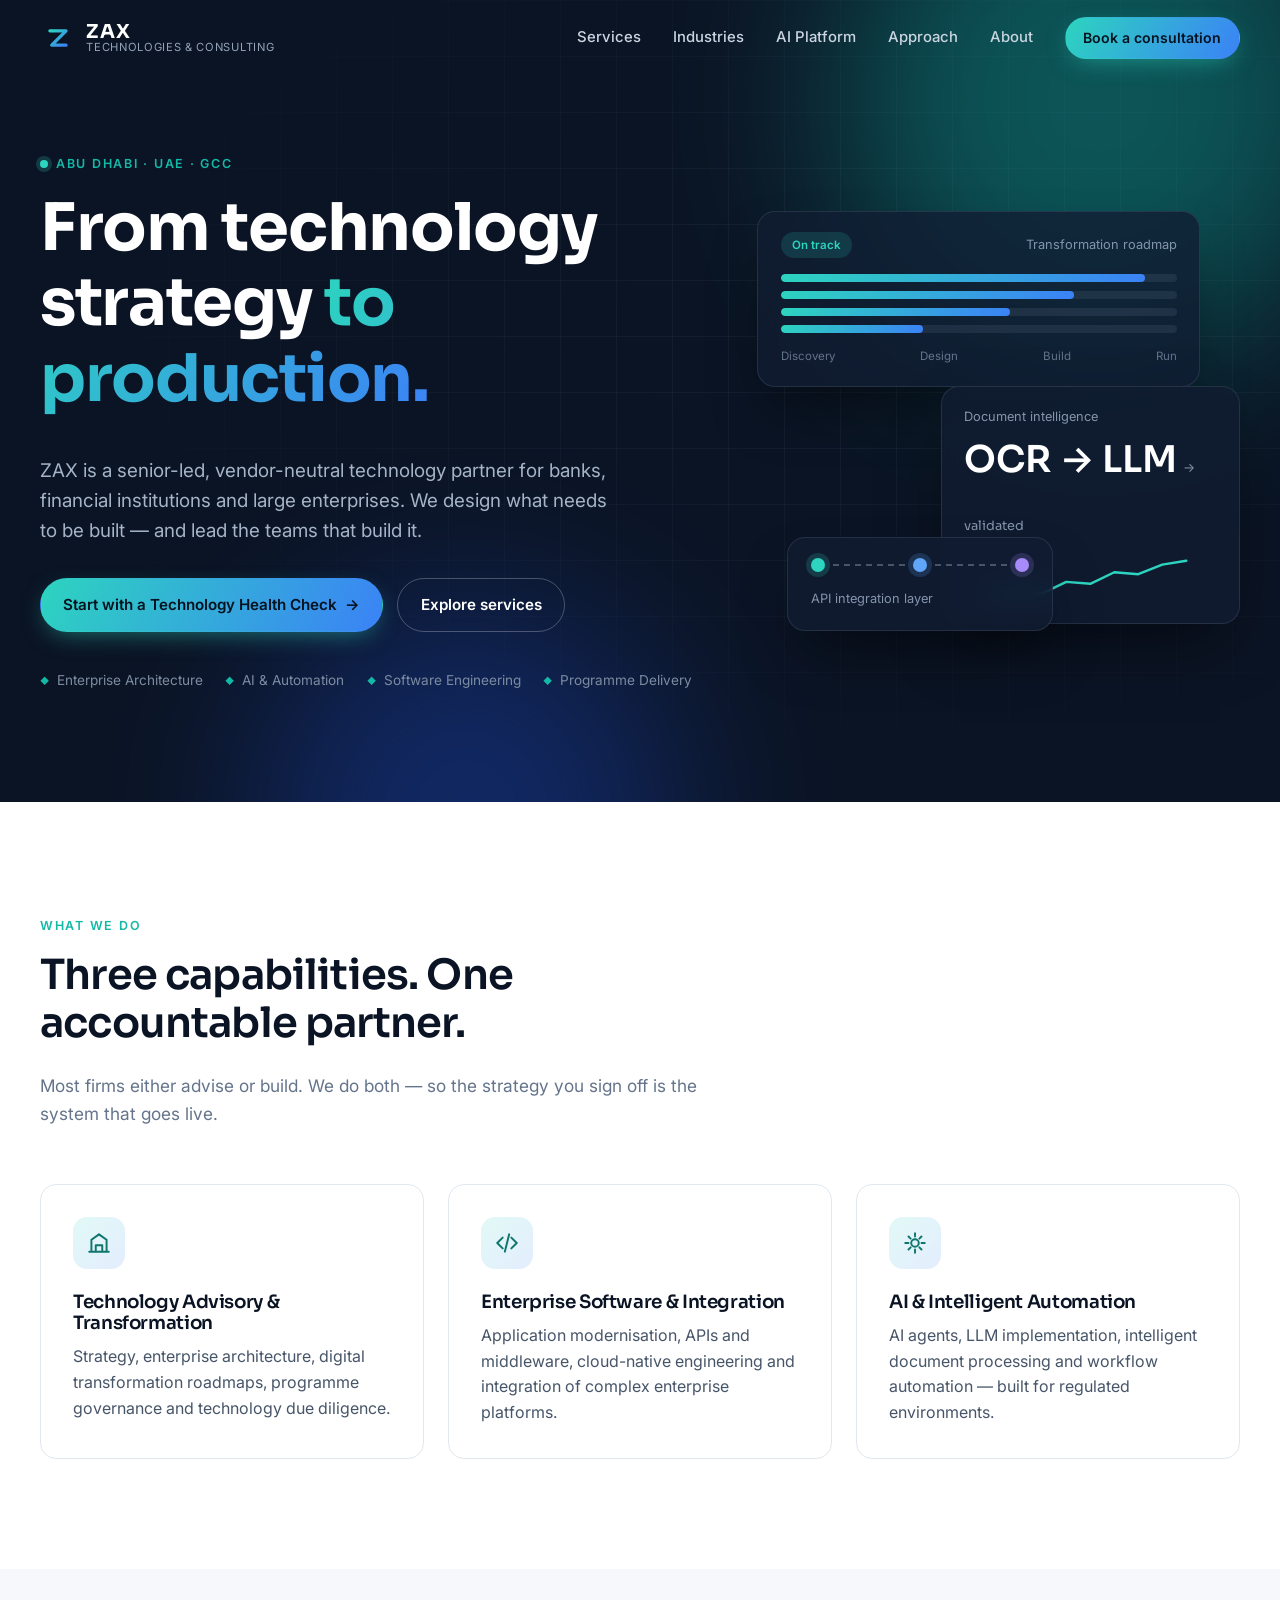
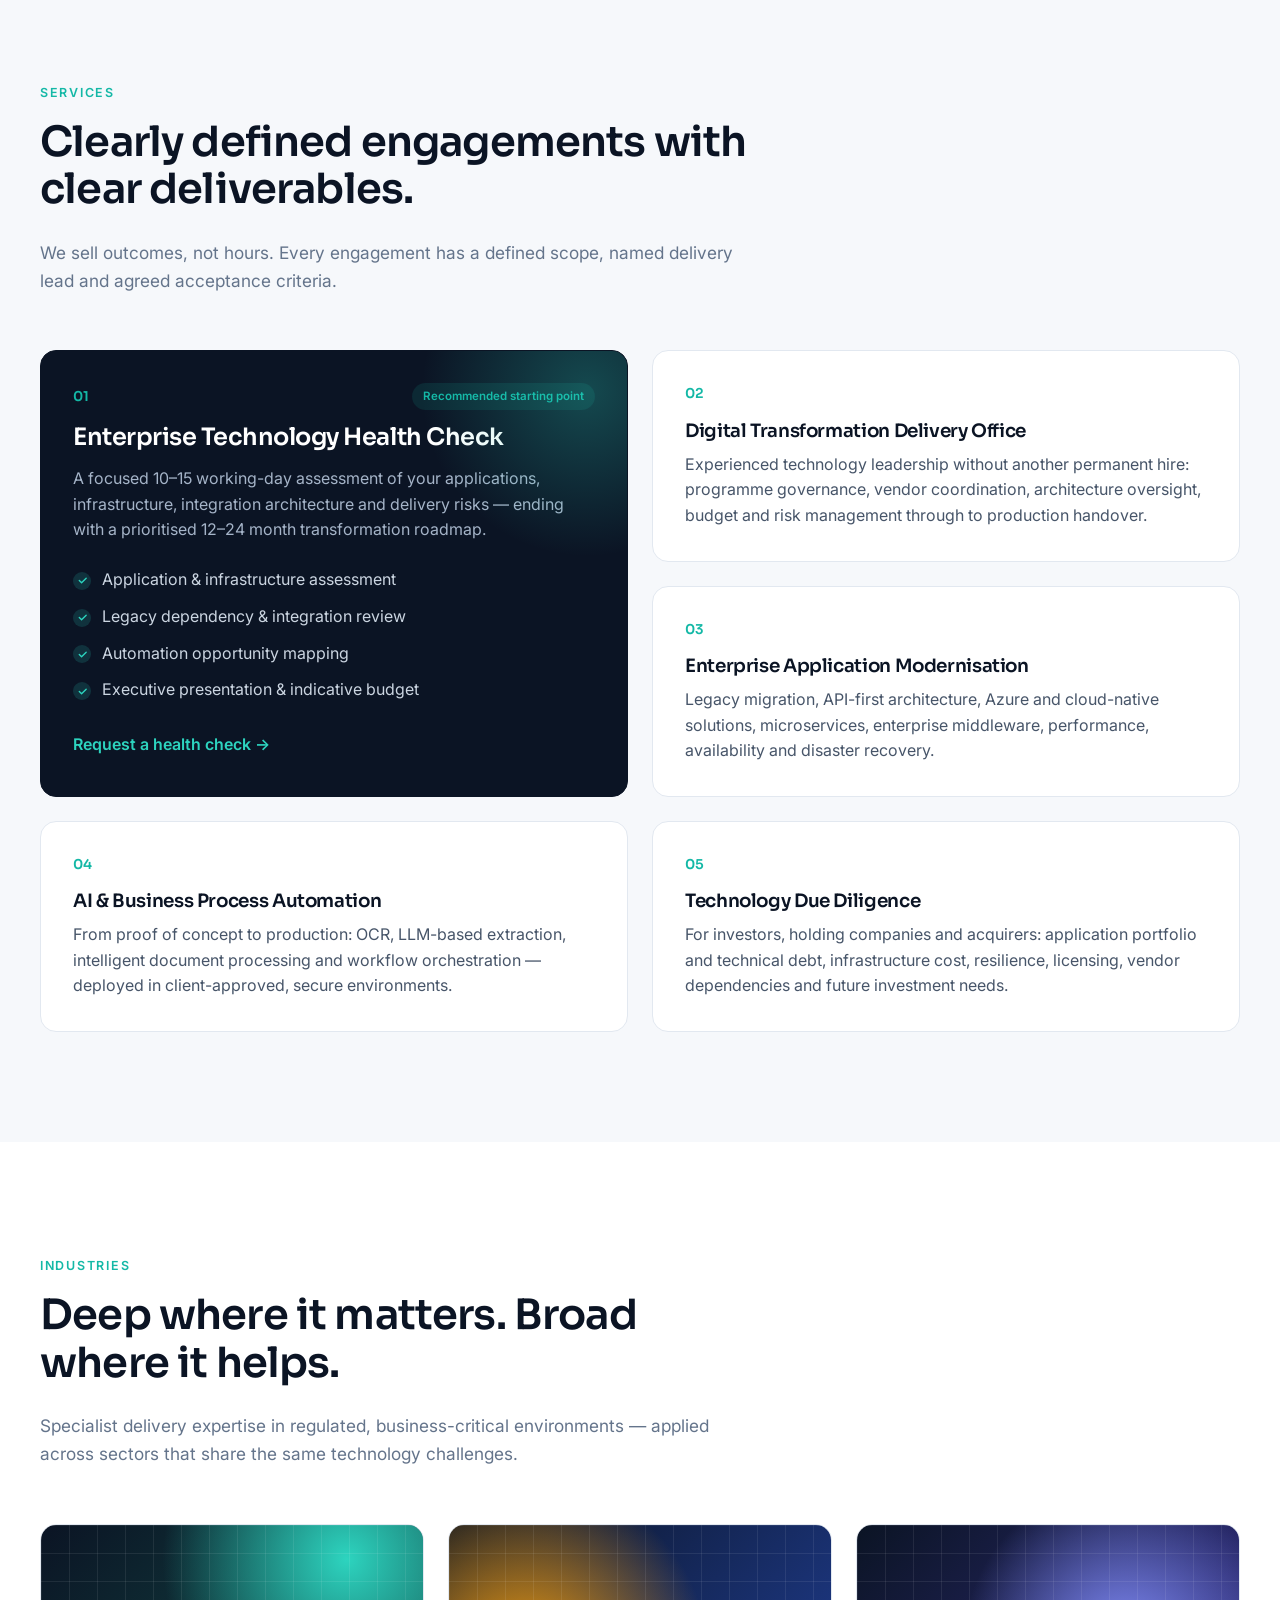
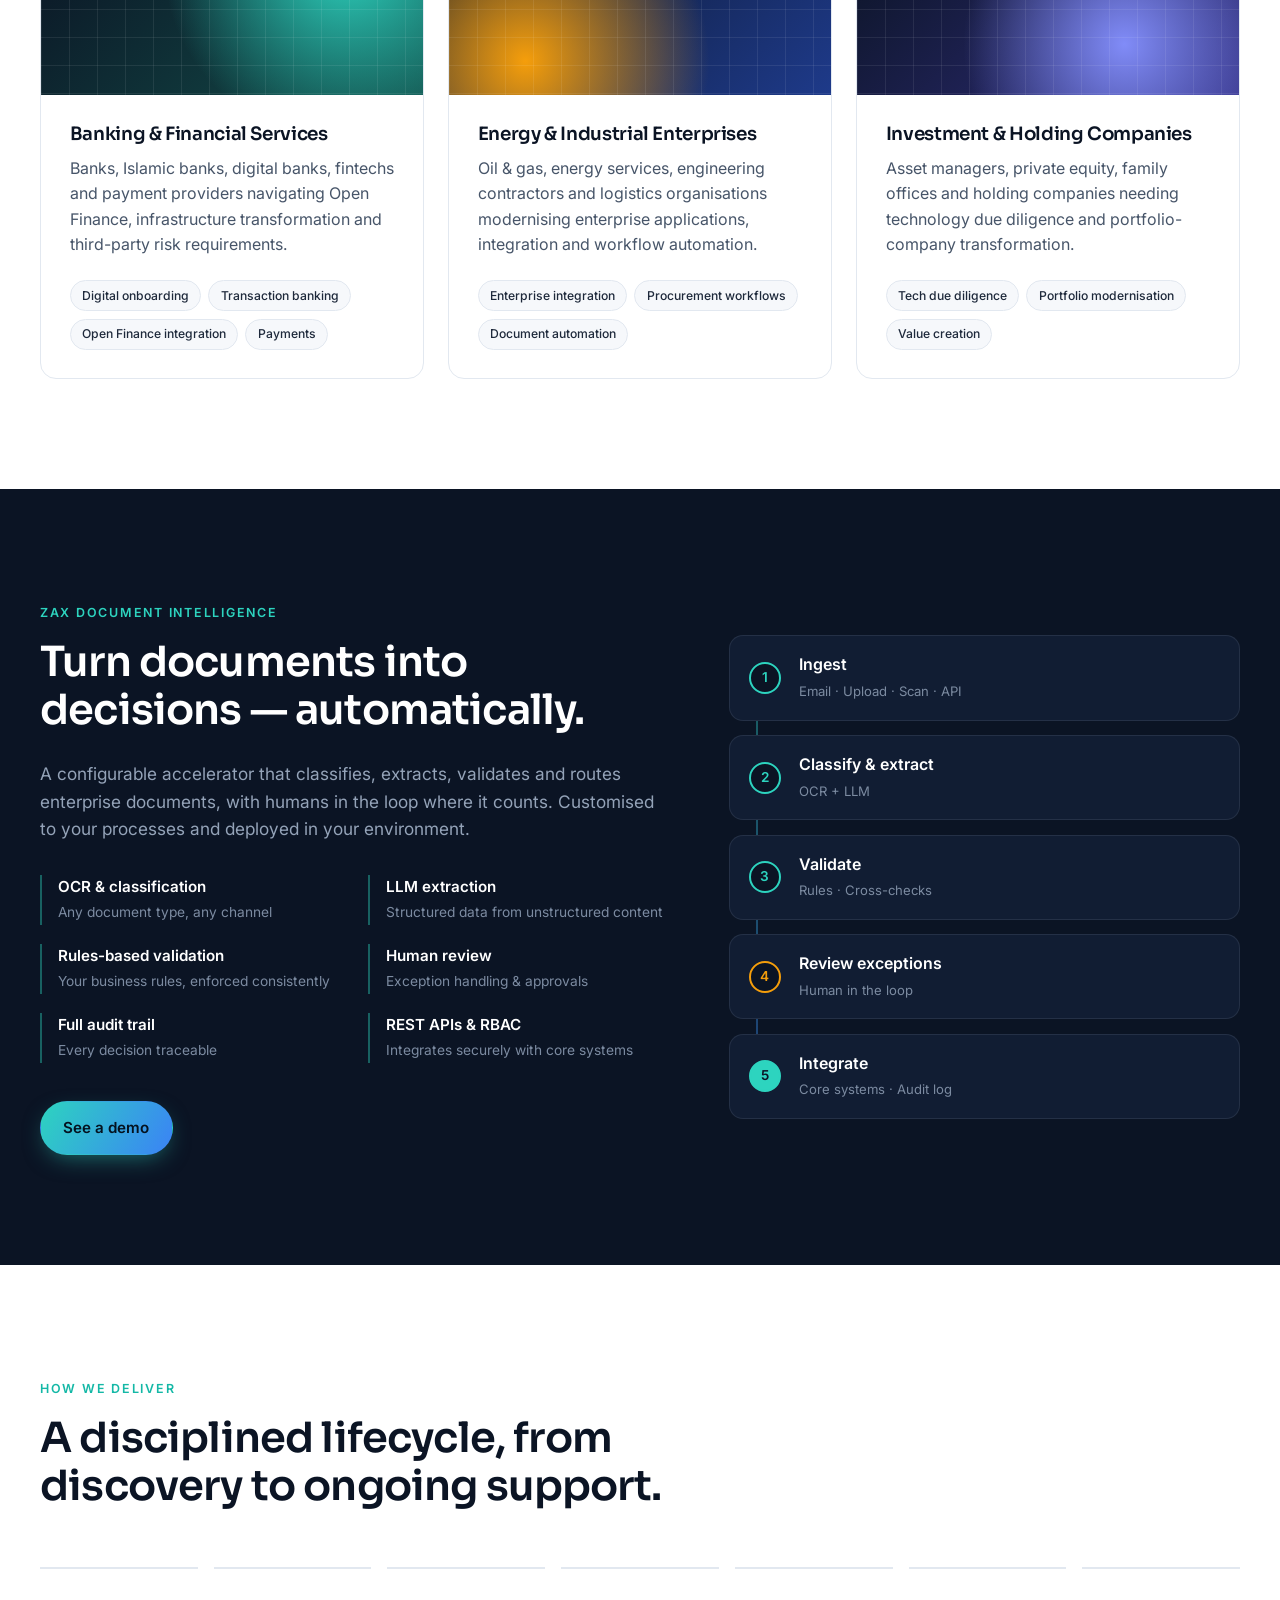
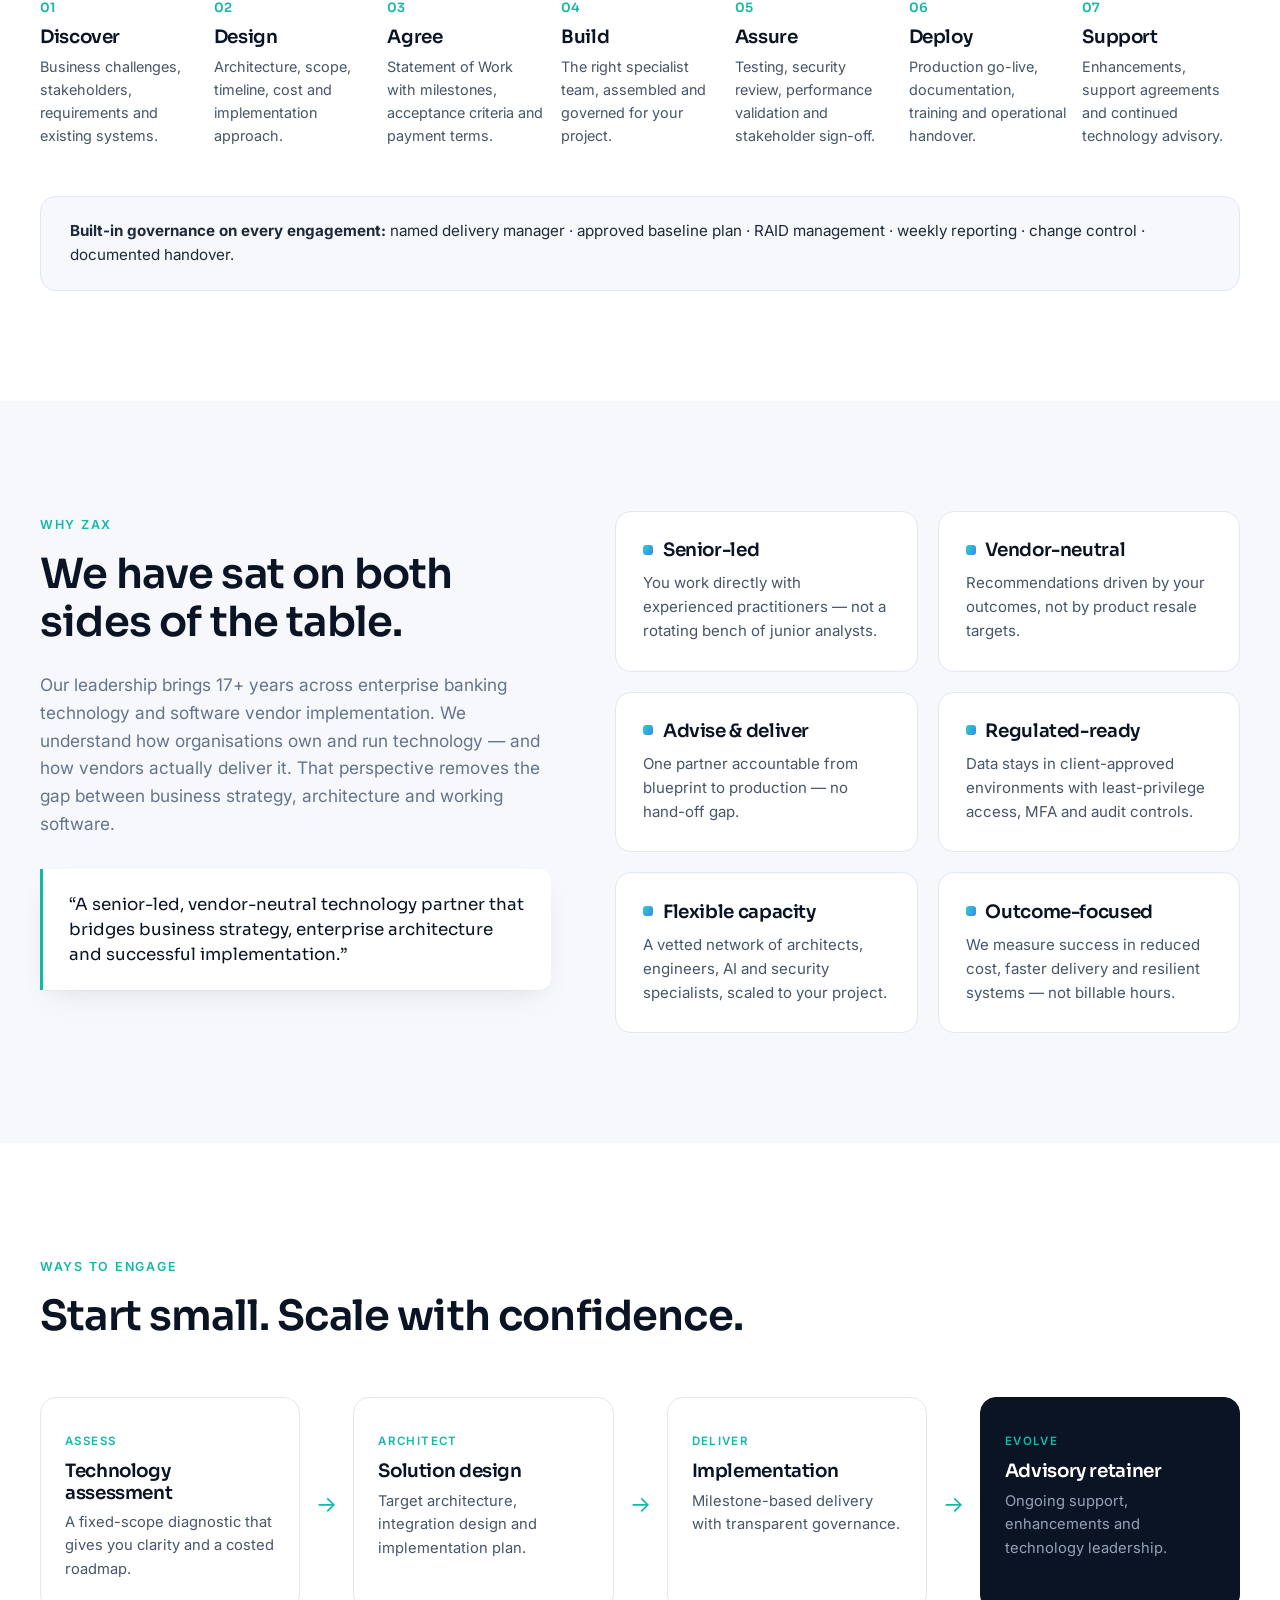
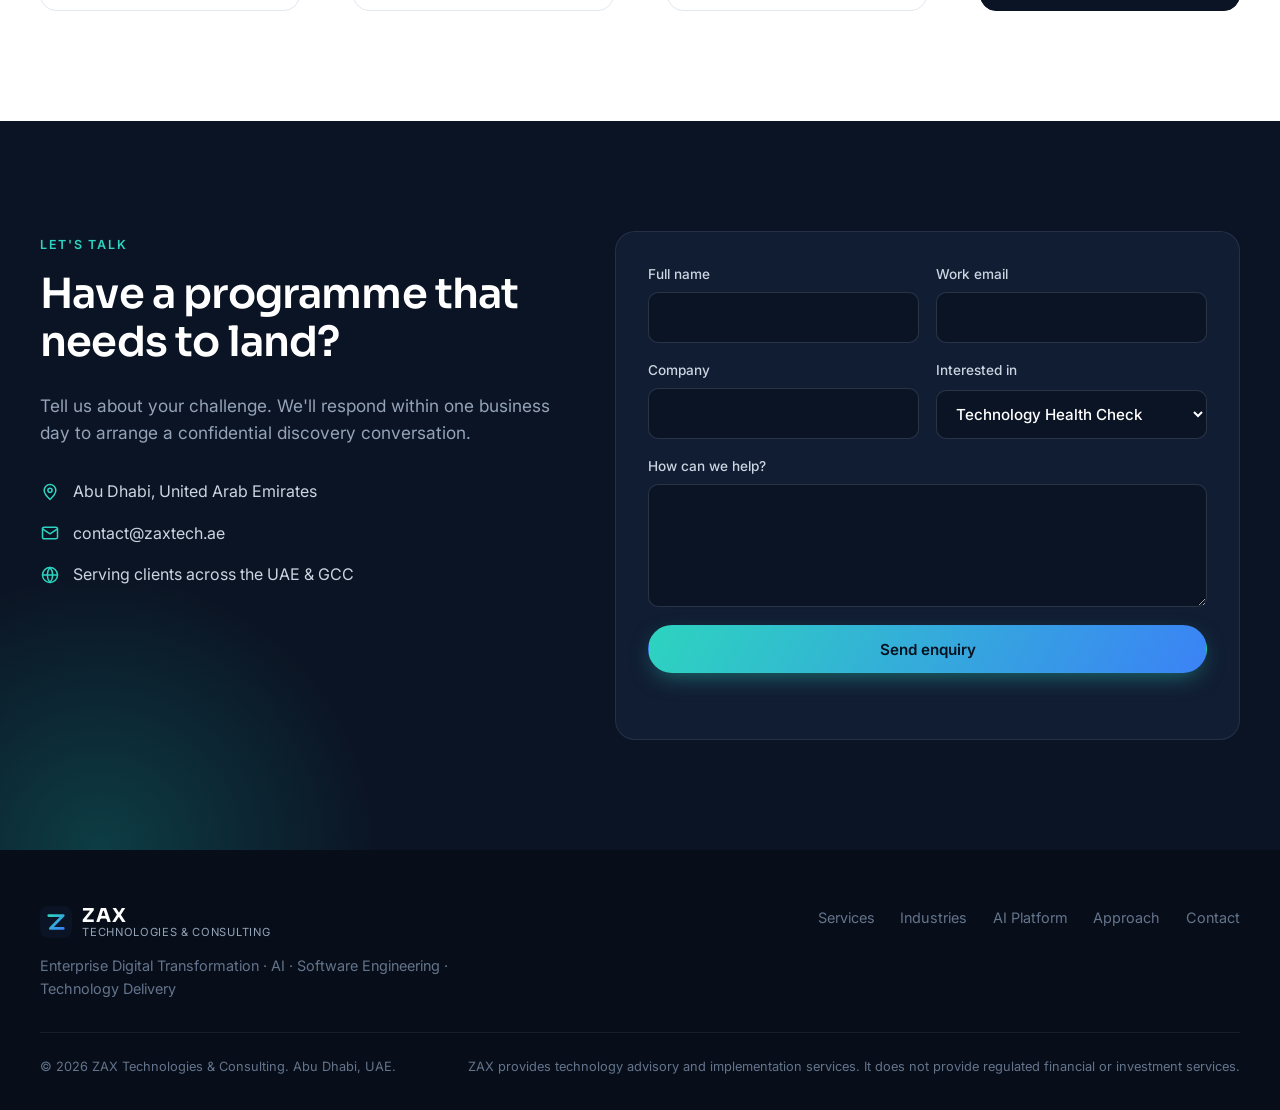
==== commit 3d36401e: "Remove outcomes section; add v2 sample design (red/charcoal) Co-Authored-By: Claude Opus 5.5 <norepl" ====
--- a/index.html
+++ b/index.html
@@ -81,18 +81,6 @@
       </div>
     </section>
 
-    <!-- PROOF -->
-    <section class="proof" aria-label="Delivery track record">
-      <div class="wrap">
-        <p class="proof__label">Outcomes our leadership has delivered on enterprise programmes</p>
-        <div class="proof__grid">
-          <div class="stat"><p class="stat__num" data-count="60">0<span>%</span></p><p>Reduction in customer onboarding time through digital onboarding &amp; automation</p></div>
-          <div class="stat"><p class="stat__num" data-count="70">0<span>%</span></p><p>Reduction in manual processing across payment &amp; virtual-account operations</p></div>
-          <div class="stat"><p class="stat__num" data-count="99">0<span>%</span></p><p>Platform availability across modernised business-critical services</p></div>
-          <div class="stat"><p class="stat__num" data-count="30">0<span>%</span></p><p>Lower transaction cost through AI-powered document processing</p></div>
-        </div>
-      </div>
-    </section>
 
     <!-- DIVISIONS -->
     <section class="section" id="what-we-do">
--- a/styles.css
+++ b/styles.css
@@ -108,15 +108,6 @@
 .pill { display: inline-block; padding: .25rem .7rem; border-radius: 999px; font-size: .72rem; font-weight: 600; background: rgba(20,184,166,.12); color: var(--teal); }
 .pill--ok { background: rgba(45,212,191,.15); color: var(--teal-2); }
 
-/* Proof */
-.proof { background: var(--dark-2); border-top: 1px solid rgba(148,163,184,.1); padding: 3.2rem 0; }
-.proof__label { text-align: center; font-size: .8rem; letter-spacing: .12em; text-transform: uppercase; color: #64748b; margin-bottom: 2rem; }
-.proof__grid { display: grid; grid-template-columns: repeat(4, 1fr); gap: 2rem; }
-.stat { text-align: center; padding: 0 .5rem; border-left: 1px solid rgba(148,163,184,.12); }
-.stat:first-child { border-left: 0; }
-.stat__num { font-family: var(--display); font-size: clamp(2.2rem, 4vw, 3rem); font-weight: 600; margin: 0 0 .3rem; background: var(--grad); -webkit-background-clip: text; background-clip: text; color: transparent; }
-.stat p:last-child { font-size: .88rem; color: #8494ab; margin: 0; }
-
 /* Sections */
 .section { padding: 110px 0; }
 .section--alt { background: var(--bg-alt); }
@@ -259,8 +250,6 @@
   .hero__visual { max-width: 520px; }
   .why__copy { position: static; }
   .divisions, .industries { grid-template-columns: 1fr; }
-  .proof__grid { grid-template-columns: repeat(2, 1fr); row-gap: 2.5rem; }
-  .stat:nth-child(3) { border-left: 0; }
 }
 @media (max-width: 860px) {
   .nav__toggle { display: block; }
@@ -280,7 +269,5 @@
   .services, .why__grid, .features, .form__row, .journey { grid-template-columns: 1fr; }
   .svc--feature { grid-row: auto; }
   .steps { grid-template-columns: 1fr 1fr; }
-  .proof__grid { grid-template-columns: 1fr 1fr; gap: 1.5rem; }
-  .stat { border-left: 0; }
   .hero__cta .btn { width: 100%; }
 }
